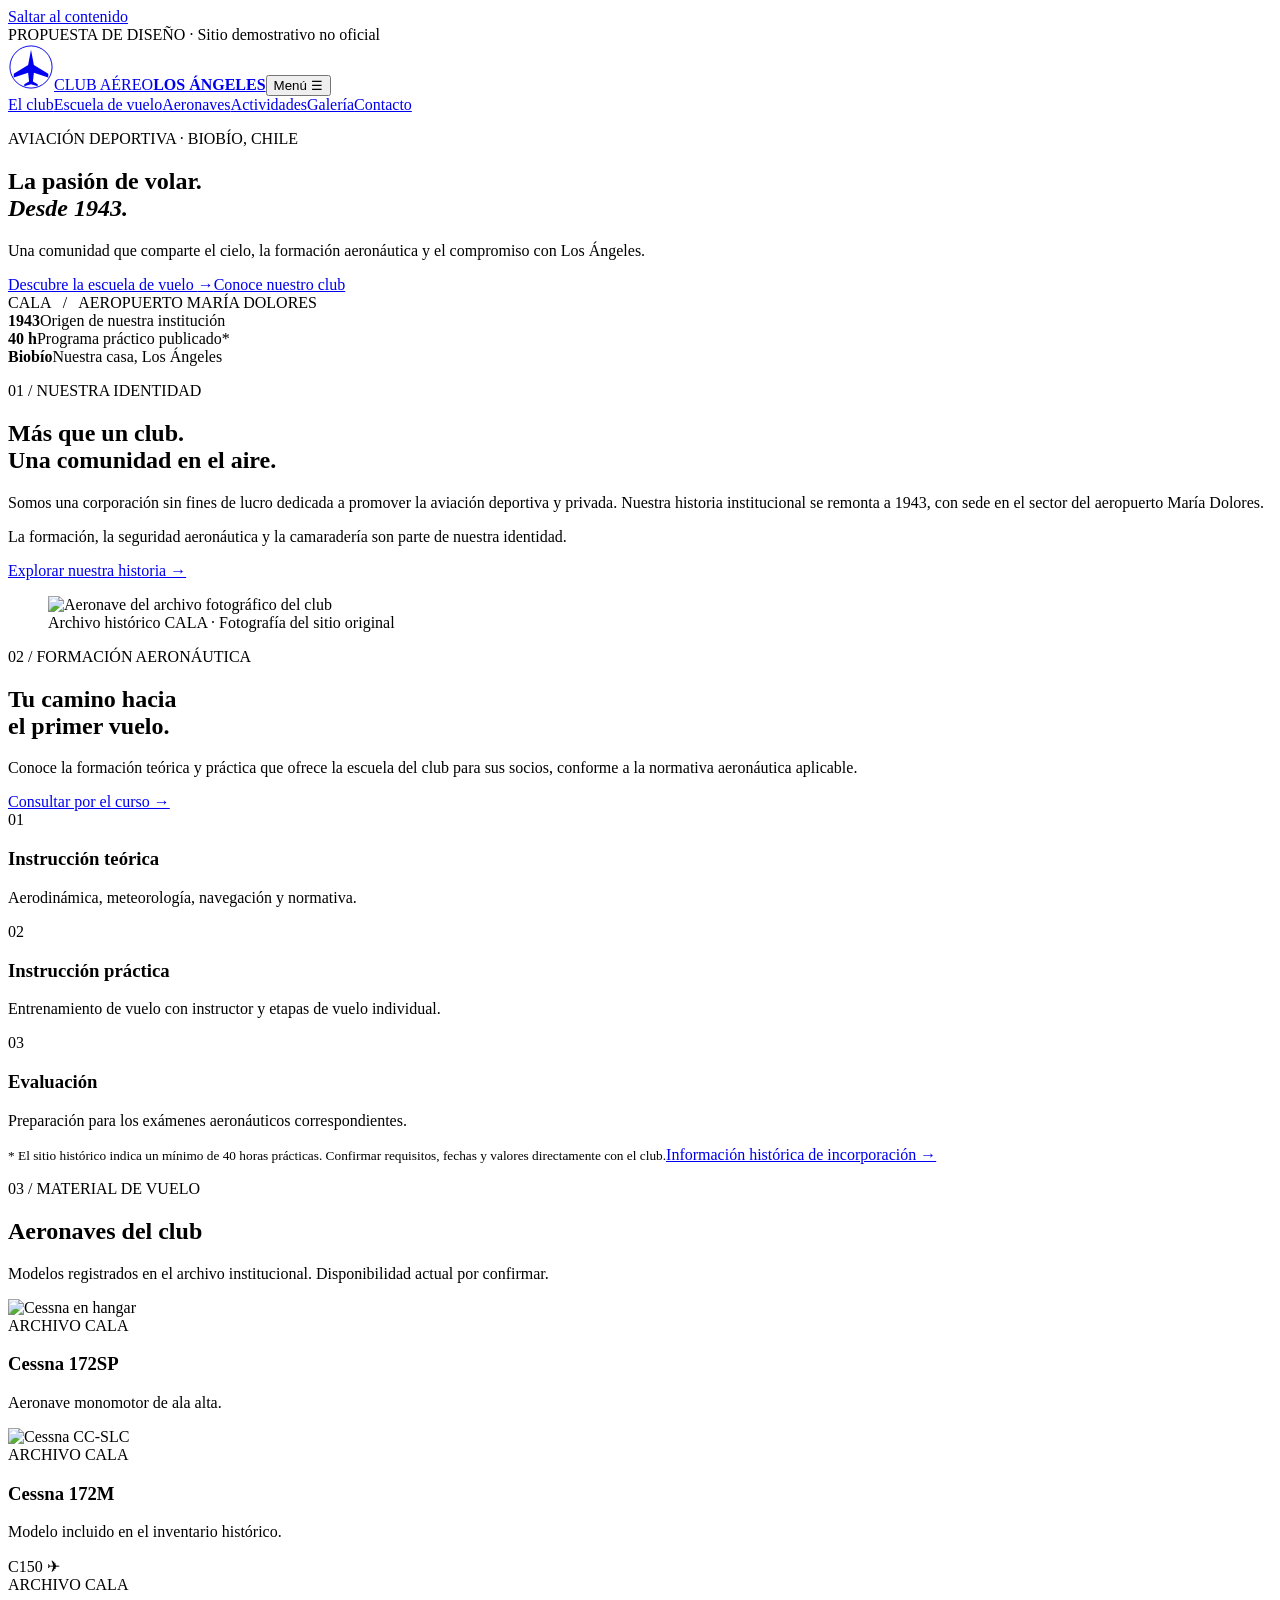
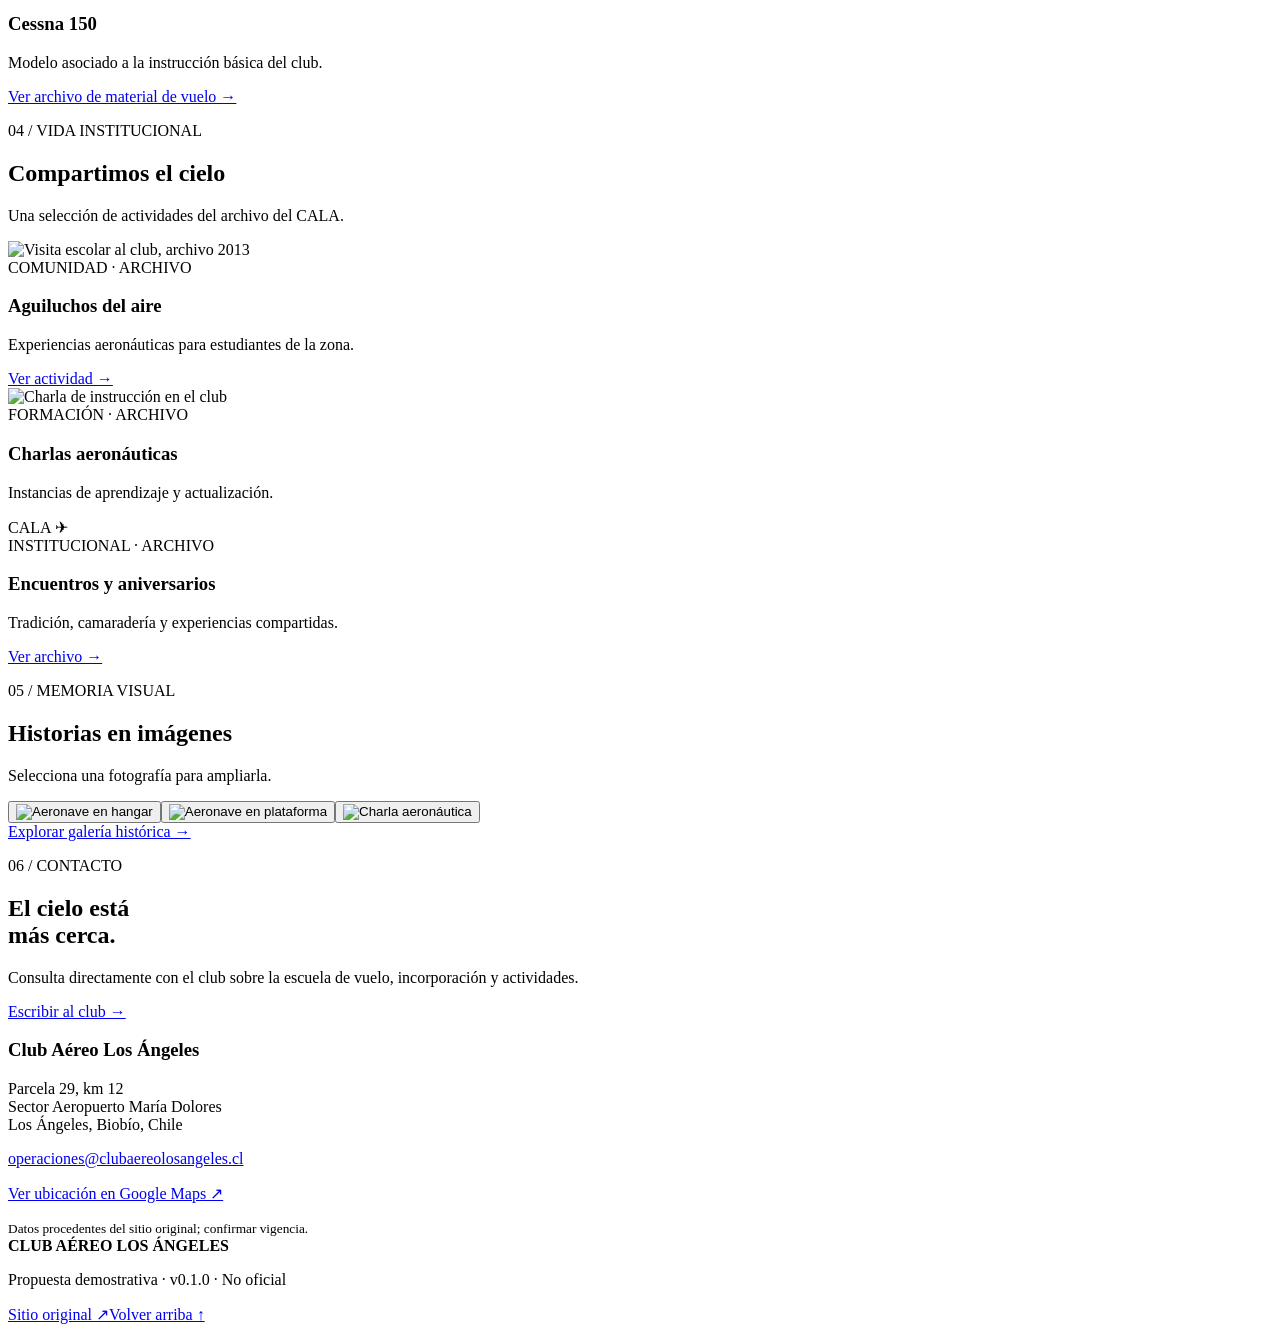
==== index.html @ 6adb07db "feat: primera propuesta web CALA v0.1.0" ====
<!doctype html>
<html lang="es"><head><meta charset="utf-8"><meta name="viewport" content="width=device-width,initial-scale=1"><meta name="robots" content="noindex,nofollow"><meta name="description" content="Propuesta de renovación del Club Aéreo Los Ángeles"><title>Club Aéreo Los Ángeles | CALA</title><link rel="stylesheet" href="assets/css/style.css"><script src="assets/js/main.js" defer></script></head>
<body><a class="skip" href="#inicio">Saltar al contenido</a><div class="preview">PROPUESTA DE DISEÑO · Sitio demostrativo no oficial</div>
<header><div class="wrap nav"><a class="brand" href="#inicio"><svg viewBox="0 0 48 48" width="46" height="46" aria-hidden="true"><circle cx="24" cy="24" r="22" fill="none" stroke="currentColor"/><path d="M24 6l3 16 15 9v4l-15-5-1 9 5 3v2l-7-2-7 2v-2l5-3-1-9-15 5v-4l15-9z" fill="currentColor"/></svg><span>CLUB AÉREO<strong>LOS ÁNGELES</strong></span></a><button class="menu" aria-expanded="false" aria-controls="navigation">Menú ☰</button><nav id="navigation" aria-label="Principal"><a href="#club">El club</a><a href="#escuela">Escuela de vuelo</a><a href="#flota">Aeronaves</a><a href="#actividades">Actividades</a><a href="#galeria">Galería</a><a class="nav-contact" href="#contacto">Contacto</a></nav></div></header>
<main id="inicio"><section class="hero"><div class="wrap hero-inner"><p class="eyebrow">AVIACIÓN DEPORTIVA · BIOBÍO, CHILE</p><h1>La pasión de volar.<br><em>Desde 1943.</em></h1><p class="lead">Una comunidad que comparte el cielo, la formación aeronáutica y el compromiso con Los Ángeles.</p><div class="actions"><a class="btn primary" href="#escuela">Descubre la escuela de vuelo <span>→</span></a><a class="btn outline" href="#club">Conoce nuestro club</a></div><div class="hero-foot">CALA &nbsp; / &nbsp; AEROPUERTO MARÍA DOLORES</div></div></section>
<div class="facts wrap"><div><strong>1943</strong><span>Origen de nuestra institución</span></div><div><strong>40 h</strong><span>Programa práctico publicado*</span></div><div><strong>Biobío</strong><span>Nuestra casa, Los Ángeles</span></div></div>
<section id="club" class="section wrap split"><div><p class="eyebrow">01 / NUESTRA IDENTIDAD</p><h2>Más que un club.<br>Una comunidad en el aire.</h2><p>Somos una corporación sin fines de lucro dedicada a promover la aviación deportiva y privada. Nuestra historia institucional se remonta a 1943, con sede en el sector del aeropuerto María Dolores.</p><p>La formación, la seguridad aeronáutica y la camaradería son parte de nuestra identidad.</p><a class="textlink" href="https://www.clubaereolosangeles.cl/nuestra_historia.html">Explorar nuestra historia →</a></div><figure><img src="https://www.clubaereolosangeles.cl/mv_CCSLC.jpg" alt="Aeronave del archivo fotográfico del club" loading="lazy"><figcaption>Archivo histórico CALA · Fotografía del sitio original</figcaption></figure></section>
<section id="escuela" class="section school"><div class="wrap split"><div><p class="eyebrow">02 / FORMACIÓN AERONÁUTICA</p><h2>Tu camino hacia<br>el primer vuelo.</h2><p>Conoce la formación teórica y práctica que ofrece la escuela del club para sus socios, conforme a la normativa aeronáutica aplicable.</p><a class="btn primary" href="#contacto">Consultar por el curso →</a></div><div class="steps"><article><span>01</span><div><h3>Instrucción teórica</h3><p>Aerodinámica, meteorología, navegación y normativa.</p></div></article><article><span>02</span><div><h3>Instrucción práctica</h3><p>Entrenamiento de vuelo con instructor y etapas de vuelo individual.</p></div></article><article><span>03</span><div><h3>Evaluación</h3><p>Preparación para los exámenes aeronáuticos correspondientes.</p></div></article><small>* El sitio histórico indica un mínimo de 40 horas prácticas. Confirmar requisitos, fechas y valores directamente con el club.</small><a class="textlink" href="https://www.clubaereolosangeles.cl/escuela_vuelo2.html">Información histórica de incorporación →</a></div></div></section>
<section id="flota" class="section wrap"><p class="eyebrow">03 / MATERIAL DE VUELO</p><div class="section-head"><h2>Aeronaves del club</h2><p>Modelos registrados en el archivo institucional. Disponibilidad actual por confirmar.</p></div><div class="cards"><article><img src="https://www.clubaereolosangeles.cl/ALT.jpg" alt="Cessna en hangar" loading="lazy"><div class="card-body"><span class="tag">ARCHIVO CALA</span><h3>Cessna 172SP</h3><p>Aeronave monomotor de ala alta.</p></div></article><article><img src="https://www.clubaereolosangeles.cl/mv_CCSLC.jpg" alt="Cessna CC-SLC" loading="lazy"><div class="card-body"><span class="tag">ARCHIVO CALA</span><h3>Cessna 172M</h3><p>Modelo incluido en el inventario histórico.</p></div></article><article><div class="aircraft-placeholder" aria-hidden="true">C150 <span>✈</span></div><div class="card-body"><span class="tag">ARCHIVO CALA</span><h3>Cessna 150</h3><p>Modelo asociado a la instrucción básica del club.</p></div></article></div><a class="textlink" href="https://www.clubaereolosangeles.cl/material_vuelo.html">Ver archivo de material de vuelo →</a></section>
<section id="actividades" class="section pale"><div class="wrap"><p class="eyebrow">04 / VIDA INSTITUCIONAL</p><div class="section-head"><h2>Compartimos el cielo</h2><p>Una selección de actividades del archivo del CALA.</p></div><div class="cards"><article><img src="https://www.clubaereolosangeles.cl/colegio.JPG" alt="Visita escolar al club, archivo 2013" loading="lazy"><div class="card-body"><span class="tag">COMUNIDAD · ARCHIVO</span><h3>Aguiluchos del aire</h3><p>Experiencias aeronáuticas para estudiantes de la zona.</p><a class="textlink" href="https://www.clubaereolosangeles.cl/actividad22.html">Ver actividad →</a></div></article><article><img src="https://www.clubaereolosangeles.cl/picca2015M.JPG" alt="Charla de instrucción en el club" loading="lazy"><div class="card-body"><span class="tag">FORMACIÓN · ARCHIVO</span><h3>Charlas aeronáuticas</h3><p>Instancias de aprendizaje y actualización.</p></div></article><article><div class="aircraft-placeholder" aria-hidden="true">CALA <span>✈</span></div><div class="card-body"><span class="tag">INSTITUCIONAL · ARCHIVO</span><h3>Encuentros y aniversarios</h3><p>Tradición, camaradería y experiencias compartidas.</p><a class="textlink" href="https://www.clubaereolosangeles.cl/Fotos2010cala/index.html">Ver archivo →</a></div></article></div></div></section>
<section id="galeria" class="section wrap"><p class="eyebrow">05 / MEMORIA VISUAL</p><div class="section-head"><h2>Historias en imágenes</h2><p>Selecciona una fotografía para ampliarla.</p></div><div class="gallery"><button data-photo="https://www.clubaereolosangeles.cl/ALT.jpg"><img src="https://www.clubaereolosangeles.cl/ALT.jpg" alt="Aeronave en hangar" loading="lazy"></button><button data-photo="https://www.clubaereolosangeles.cl/mv_CCSLD.jpg"><img src="https://www.clubaereolosangeles.cl/mv_CCSLD.jpg" alt="Aeronave en plataforma" loading="lazy"></button><button data-photo="https://www.clubaereolosangeles.cl/picca2015M.JPG"><img src="https://www.clubaereolosangeles.cl/picca2015M.JPG" alt="Charla aeronáutica" loading="lazy"></button></div><a class="textlink" href="https://www.clubaereolosangeles.cl/Fotos2010cala/index.html">Explorar galería histórica →</a></section>
<section id="contacto" class="section contact"><div class="wrap split"><div><p class="eyebrow">06 / CONTACTO</p><h2>El cielo está<br>más cerca.</h2><p>Consulta directamente con el club sobre la escuela de vuelo, incorporación y actividades.</p><a class="btn primary" href="mailto:operaciones@clubaereolosangeles.cl">Escribir al club →</a></div><div class="contact-details"><h3>Club Aéreo Los Ángeles</h3><p>Parcela 29, km 12<br>Sector Aeropuerto María Dolores<br>Los Ángeles, Biobío, Chile</p><a href="mailto:operaciones@clubaereolosangeles.cl">operaciones@clubaereolosangeles.cl</a><p><a href="https://www.google.com/maps/search/?api=1&query=Aeropuerto+Maria+Dolores+Los+Angeles+Chile">Ver ubicación en Google Maps ↗</a></p><small>Datos procedentes del sitio original; confirmar vigencia.</small></div></div></section></main><footer><div class="wrap footer"><div><strong>CLUB AÉREO LOS ÁNGELES</strong><p>Propuesta demostrativa · v0.1.0 · No oficial</p></div><a href="https://www.clubaereolosangeles.cl/">Sitio original ↗</a><a href="#inicio">Volver arriba ↑</a></div></footer><dialog id="photo-dialog" aria-label="Fotografía ampliada"><button class="close" aria-label="Cerrar fotografía">×</button><img alt=""></dialog></body></html>
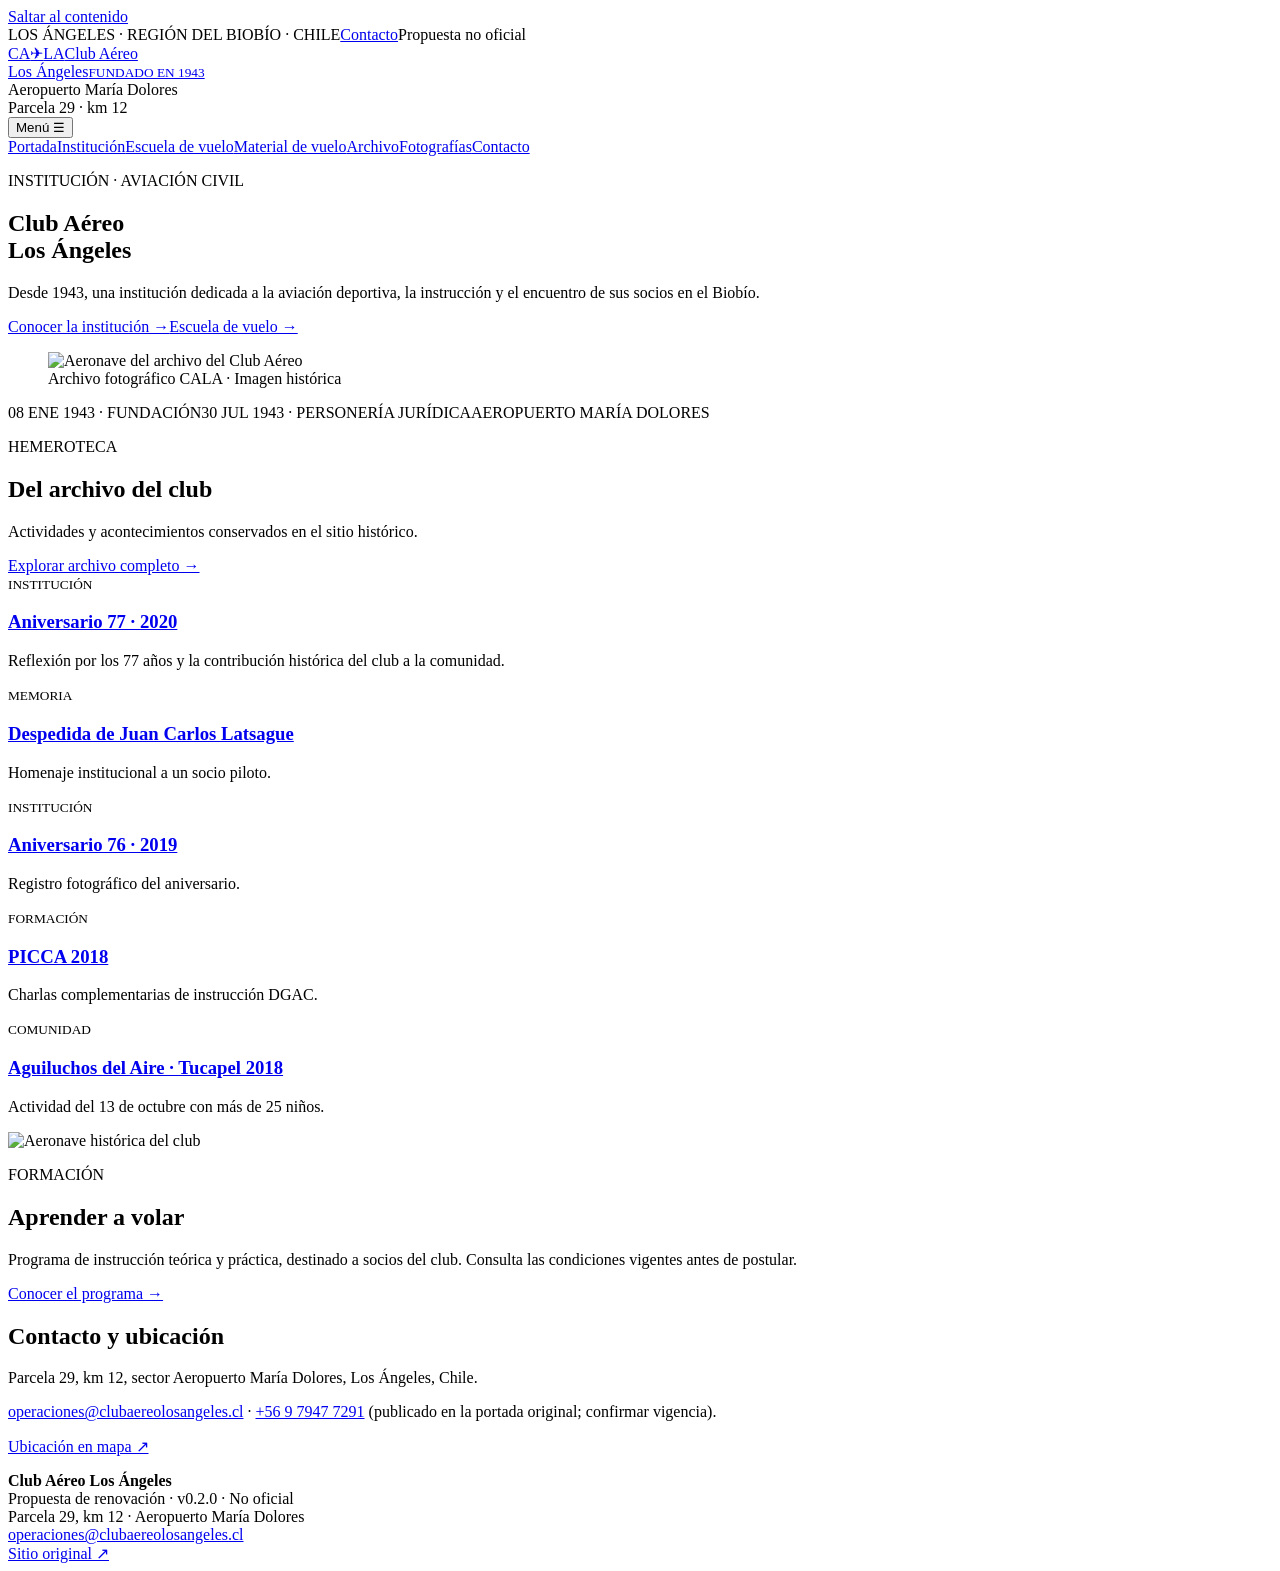
==== commit 026397e4: "feat: v0.2.0 dirección editorial y archivo institucional" ====
--- a/index.html
+++ b/index.html
@@ -1,12 +1 @@
-<!doctype html>
-<html lang="es"><head><meta charset="utf-8"><meta name="viewport" content="width=device-width,initial-scale=1"><meta name="robots" content="noindex,nofollow"><meta name="description" content="Propuesta de renovación del Club Aéreo Los Ángeles"><title>Club Aéreo Los Ángeles | CALA</title><link rel="stylesheet" href="assets/css/style.css"><script src="assets/js/main.js" defer></script></head>
-<body><a class="skip" href="#inicio">Saltar al contenido</a><div class="preview">PROPUESTA DE DISEÑO · Sitio demostrativo no oficial</div>
-<header><div class="wrap nav"><a class="brand" href="#inicio"><svg viewBox="0 0 48 48" width="46" height="46" aria-hidden="true"><circle cx="24" cy="24" r="22" fill="none" stroke="currentColor"/><path d="M24 6l3 16 15 9v4l-15-5-1 9 5 3v2l-7-2-7 2v-2l5-3-1-9-15 5v-4l15-9z" fill="currentColor"/></svg><span>CLUB AÉREO<strong>LOS ÁNGELES</strong></span></a><button class="menu" aria-expanded="false" aria-controls="navigation">Menú ☰</button><nav id="navigation" aria-label="Principal"><a href="#club">El club</a><a href="#escuela">Escuela de vuelo</a><a href="#flota">Aeronaves</a><a href="#actividades">Actividades</a><a href="#galeria">Galería</a><a class="nav-contact" href="#contacto">Contacto</a></nav></div></header>
-<main id="inicio"><section class="hero"><div class="wrap hero-inner"><p class="eyebrow">AVIACIÓN DEPORTIVA · BIOBÍO, CHILE</p><h1>La pasión de volar.<br><em>Desde 1943.</em></h1><p class="lead">Una comunidad que comparte el cielo, la formación aeronáutica y el compromiso con Los Ángeles.</p><div class="actions"><a class="btn primary" href="#escuela">Descubre la escuela de vuelo <span>→</span></a><a class="btn outline" href="#club">Conoce nuestro club</a></div><div class="hero-foot">CALA &nbsp; / &nbsp; AEROPUERTO MARÍA DOLORES</div></div></section>
-<div class="facts wrap"><div><strong>1943</strong><span>Origen de nuestra institución</span></div><div><strong>40 h</strong><span>Programa práctico publicado*</span></div><div><strong>Biobío</strong><span>Nuestra casa, Los Ángeles</span></div></div>
-<section id="club" class="section wrap split"><div><p class="eyebrow">01 / NUESTRA IDENTIDAD</p><h2>Más que un club.<br>Una comunidad en el aire.</h2><p>Somos una corporación sin fines de lucro dedicada a promover la aviación deportiva y privada. Nuestra historia institucional se remonta a 1943, con sede en el sector del aeropuerto María Dolores.</p><p>La formación, la seguridad aeronáutica y la camaradería son parte de nuestra identidad.</p><a class="textlink" href="https://www.clubaereolosangeles.cl/nuestra_historia.html">Explorar nuestra historia →</a></div><figure><img src="https://www.clubaereolosangeles.cl/mv_CCSLC.jpg" alt="Aeronave del archivo fotográfico del club" loading="lazy"><figcaption>Archivo histórico CALA · Fotografía del sitio original</figcaption></figure></section>
-<section id="escuela" class="section school"><div class="wrap split"><div><p class="eyebrow">02 / FORMACIÓN AERONÁUTICA</p><h2>Tu camino hacia<br>el primer vuelo.</h2><p>Conoce la formación teórica y práctica que ofrece la escuela del club para sus socios, conforme a la normativa aeronáutica aplicable.</p><a class="btn primary" href="#contacto">Consultar por el curso →</a></div><div class="steps"><article><span>01</span><div><h3>Instrucción teórica</h3><p>Aerodinámica, meteorología, navegación y normativa.</p></div></article><article><span>02</span><div><h3>Instrucción práctica</h3><p>Entrenamiento de vuelo con instructor y etapas de vuelo individual.</p></div></article><article><span>03</span><div><h3>Evaluación</h3><p>Preparación para los exámenes aeronáuticos correspondientes.</p></div></article><small>* El sitio histórico indica un mínimo de 40 horas prácticas. Confirmar requisitos, fechas y valores directamente con el club.</small><a class="textlink" href="https://www.clubaereolosangeles.cl/escuela_vuelo2.html">Información histórica de incorporación →</a></div></div></section>
-<section id="flota" class="section wrap"><p class="eyebrow">03 / MATERIAL DE VUELO</p><div class="section-head"><h2>Aeronaves del club</h2><p>Modelos registrados en el archivo institucional. Disponibilidad actual por confirmar.</p></div><div class="cards"><article><img src="https://www.clubaereolosangeles.cl/ALT.jpg" alt="Cessna en hangar" loading="lazy"><div class="card-body"><span class="tag">ARCHIVO CALA</span><h3>Cessna 172SP</h3><p>Aeronave monomotor de ala alta.</p></div></article><article><img src="https://www.clubaereolosangeles.cl/mv_CCSLC.jpg" alt="Cessna CC-SLC" loading="lazy"><div class="card-body"><span class="tag">ARCHIVO CALA</span><h3>Cessna 172M</h3><p>Modelo incluido en el inventario histórico.</p></div></article><article><div class="aircraft-placeholder" aria-hidden="true">C150 <span>✈</span></div><div class="card-body"><span class="tag">ARCHIVO CALA</span><h3>Cessna 150</h3><p>Modelo asociado a la instrucción básica del club.</p></div></article></div><a class="textlink" href="https://www.clubaereolosangeles.cl/material_vuelo.html">Ver archivo de material de vuelo →</a></section>
-<section id="actividades" class="section pale"><div class="wrap"><p class="eyebrow">04 / VIDA INSTITUCIONAL</p><div class="section-head"><h2>Compartimos el cielo</h2><p>Una selección de actividades del archivo del CALA.</p></div><div class="cards"><article><img src="https://www.clubaereolosangeles.cl/colegio.JPG" alt="Visita escolar al club, archivo 2013" loading="lazy"><div class="card-body"><span class="tag">COMUNIDAD · ARCHIVO</span><h3>Aguiluchos del aire</h3><p>Experiencias aeronáuticas para estudiantes de la zona.</p><a class="textlink" href="https://www.clubaereolosangeles.cl/actividad22.html">Ver actividad →</a></div></article><article><img src="https://www.clubaereolosangeles.cl/picca2015M.JPG" alt="Charla de instrucción en el club" loading="lazy"><div class="card-body"><span class="tag">FORMACIÓN · ARCHIVO</span><h3>Charlas aeronáuticas</h3><p>Instancias de aprendizaje y actualización.</p></div></article><article><div class="aircraft-placeholder" aria-hidden="true">CALA <span>✈</span></div><div class="card-body"><span class="tag">INSTITUCIONAL · ARCHIVO</span><h3>Encuentros y aniversarios</h3><p>Tradición, camaradería y experiencias compartidas.</p><a class="textlink" href="https://www.clubaereolosangeles.cl/Fotos2010cala/index.html">Ver archivo →</a></div></article></div></div></section>
-<section id="galeria" class="section wrap"><p class="eyebrow">05 / MEMORIA VISUAL</p><div class="section-head"><h2>Historias en imágenes</h2><p>Selecciona una fotografía para ampliarla.</p></div><div class="gallery"><button data-photo="https://www.clubaereolosangeles.cl/ALT.jpg"><img src="https://www.clubaereolosangeles.cl/ALT.jpg" alt="Aeronave en hangar" loading="lazy"></button><button data-photo="https://www.clubaereolosangeles.cl/mv_CCSLD.jpg"><img src="https://www.clubaereolosangeles.cl/mv_CCSLD.jpg" alt="Aeronave en plataforma" loading="lazy"></button><button data-photo="https://www.clubaereolosangeles.cl/picca2015M.JPG"><img src="https://www.clubaereolosangeles.cl/picca2015M.JPG" alt="Charla aeronáutica" loading="lazy"></button></div><a class="textlink" href="https://www.clubaereolosangeles.cl/Fotos2010cala/index.html">Explorar galería histórica →</a></section>
-<section id="contacto" class="section contact"><div class="wrap split"><div><p class="eyebrow">06 / CONTACTO</p><h2>El cielo está<br>más cerca.</h2><p>Consulta directamente con el club sobre la escuela de vuelo, incorporación y actividades.</p><a class="btn primary" href="mailto:operaciones@clubaereolosangeles.cl">Escribir al club →</a></div><div class="contact-details"><h3>Club Aéreo Los Ángeles</h3><p>Parcela 29, km 12<br>Sector Aeropuerto María Dolores<br>Los Ángeles, Biobío, Chile</p><a href="mailto:operaciones@clubaereolosangeles.cl">operaciones@clubaereolosangeles.cl</a><p><a href="https://www.google.com/maps/search/?api=1&query=Aeropuerto+Maria+Dolores+Los+Angeles+Chile">Ver ubicación en Google Maps ↗</a></p><small>Datos procedentes del sitio original; confirmar vigencia.</small></div></div></section></main><footer><div class="wrap footer"><div><strong>CLUB AÉREO LOS ÁNGELES</strong><p>Propuesta demostrativa · v0.1.0 · No oficial</p></div><a href="https://www.clubaereolosangeles.cl/">Sitio original ↗</a><a href="#inicio">Volver arriba ↑</a></div></footer><dialog id="photo-dialog" aria-label="Fotografía ampliada"><button class="close" aria-label="Cerrar fotografía">×</button><img alt=""></dialog></body></html>+<!doctype html><html lang="es"><head><meta charset="utf-8"><meta name="viewport" content="width=device-width,initial-scale=1"><meta name="robots" content="noindex,nofollow"><title>Portada | Club Aéreo Los Ángeles</title><link rel="stylesheet" href="assets/css/editorial.css"><script src="assets/js/editorial.js" defer></script></head><body><a class="skip" href="#contenido">Saltar al contenido</a><div class="utility"><div class="shell"><span>LOS ÁNGELES · REGIÓN DEL BIOBÍO · CHILE</span><a href="mailto:operaciones@clubaereolosangeles.cl">Contacto</a><span>Propuesta no oficial</span></div></div><header class="shell masthead"><a href="index.html" class="wordmark"><span class="mark">CA<span>✈</span>LA</span><span>Club Aéreo<br>Los Ángeles<small>FUNDADO EN 1943</small></span></a><div class="mast-note">Aeropuerto María Dolores<br>Parcela 29 · km 12</div><button class="toggle" aria-expanded="false" aria-controls="nav">Menú ☰</button></header><nav class="nav" id="nav"><div class="shell"><a href="index.html" aria-current="page">Portada</a><a href="club.html">Institución</a><a href="escuela.html">Escuela de vuelo</a><a href="flota.html">Material de vuelo</a><a href="archivo.html">Archivo</a><a href="galeria.html">Fotografías</a><a href="index.html#contacto">Contacto</a></div></nav><main class="shell" id="contenido"><section class="front"><div class="front-copy"><p class="kicker">INSTITUCIÓN · AVIACIÓN CIVIL</p><h1>Club Aéreo<br>Los Ángeles</h1><p class="dek">Desde 1943, una institución dedicada a la aviación deportiva, la instrucción y el encuentro de sus socios en el Biobío.</p><a class="primary" href="club.html">Conocer la institución →</a><a class="plain" href="escuela.html">Escuela de vuelo →</a></div><figure><img src="https://www.clubaereolosangeles.cl/ALT.jpg" alt="Aeronave del archivo del Club Aéreo" fetchpriority="high"><figcaption>Archivo fotográfico CALA · Imagen histórica</figcaption></figure></section><div class="ticker"><span>08 ENE 1943 · FUNDACIÓN</span><span>30 JUL 1943 · PERSONERÍA JURÍDICA</span><span>AEROPUERTO MARÍA DOLORES</span></div><section class="front-news"><div><p class="kicker">HEMEROTECA</p><h2>Del archivo del club</h2><p>Actividades y acontecimientos conservados en el sitio histórico.</p><a class="plain" href="archivo.html">Explorar archivo completo →</a></div><div><article class="newsline"><small>INSTITUCIÓN</small><h3><a href="archivo.html#0">Aniversario 77 · 2020</a></h3><p>Reflexión por los 77 años y la contribución histórica del club a la comunidad.</p></article><article class="newsline"><small>MEMORIA</small><h3><a href="archivo.html#1">Despedida de Juan Carlos Latsague</a></h3><p>Homenaje institucional a un socio piloto.</p></article><article class="newsline"><small>INSTITUCIÓN</small><h3><a href="archivo.html#2">Aniversario 76 · 2019</a></h3><p>Registro fotográfico del aniversario.</p></article><article class="newsline"><small>FORMACIÓN</small><h3><a href="archivo.html#3">PICCA 2018</a></h3><p>Charlas complementarias de instrucción DGAC.</p></article><article class="newsline"><small>COMUNIDAD</small><h3><a href="archivo.html#4">Aguiluchos del Aire · Tucapel 2018</a></h3><p>Actividad del 13 de octubre con más de 25 niños.</p></article></div></section><section class="feature"><img src="https://www.clubaereolosangeles.cl/mv_CCSLC.jpg" alt="Aeronave histórica del club" loading="lazy"><div><p class="kicker">FORMACIÓN</p><h2>Aprender a volar</h2><p>Programa de instrucción teórica y práctica, destinado a socios del club. Consulta las condiciones vigentes antes de postular.</p><a class="plain" href="escuela.html">Conocer el programa →</a></div></section><section class="story" id="contacto"><h2>Contacto y ubicación</h2><p>Parcela 29, km 12, sector Aeropuerto María Dolores, Los Ángeles, Chile.</p><p><a href="mailto:operaciones@clubaereolosangeles.cl">operaciones@clubaereolosangeles.cl</a> · <a href="tel:+56979477291">+56 9 7947 7291</a> (publicado en la portada original; confirmar vigencia).</p><p><a href="https://www.google.com/maps/search/?api=1&query=Aeropuerto+Maria+Dolores+Los+Angeles+Chile">Ubicación en mapa ↗</a></p></section></main><footer><div class="shell footer"><div><strong>Club Aéreo Los Ángeles</strong><br>Propuesta de renovación · v0.2.0 · No oficial</div><div>Parcela 29, km 12 · Aeropuerto María Dolores<br><a href="mailto:operaciones@clubaereolosangeles.cl">operaciones@clubaereolosangeles.cl</a></div><a href="https://www.clubaereolosangeles.cl/">Sitio original ↗</a></div></footer></body></html>
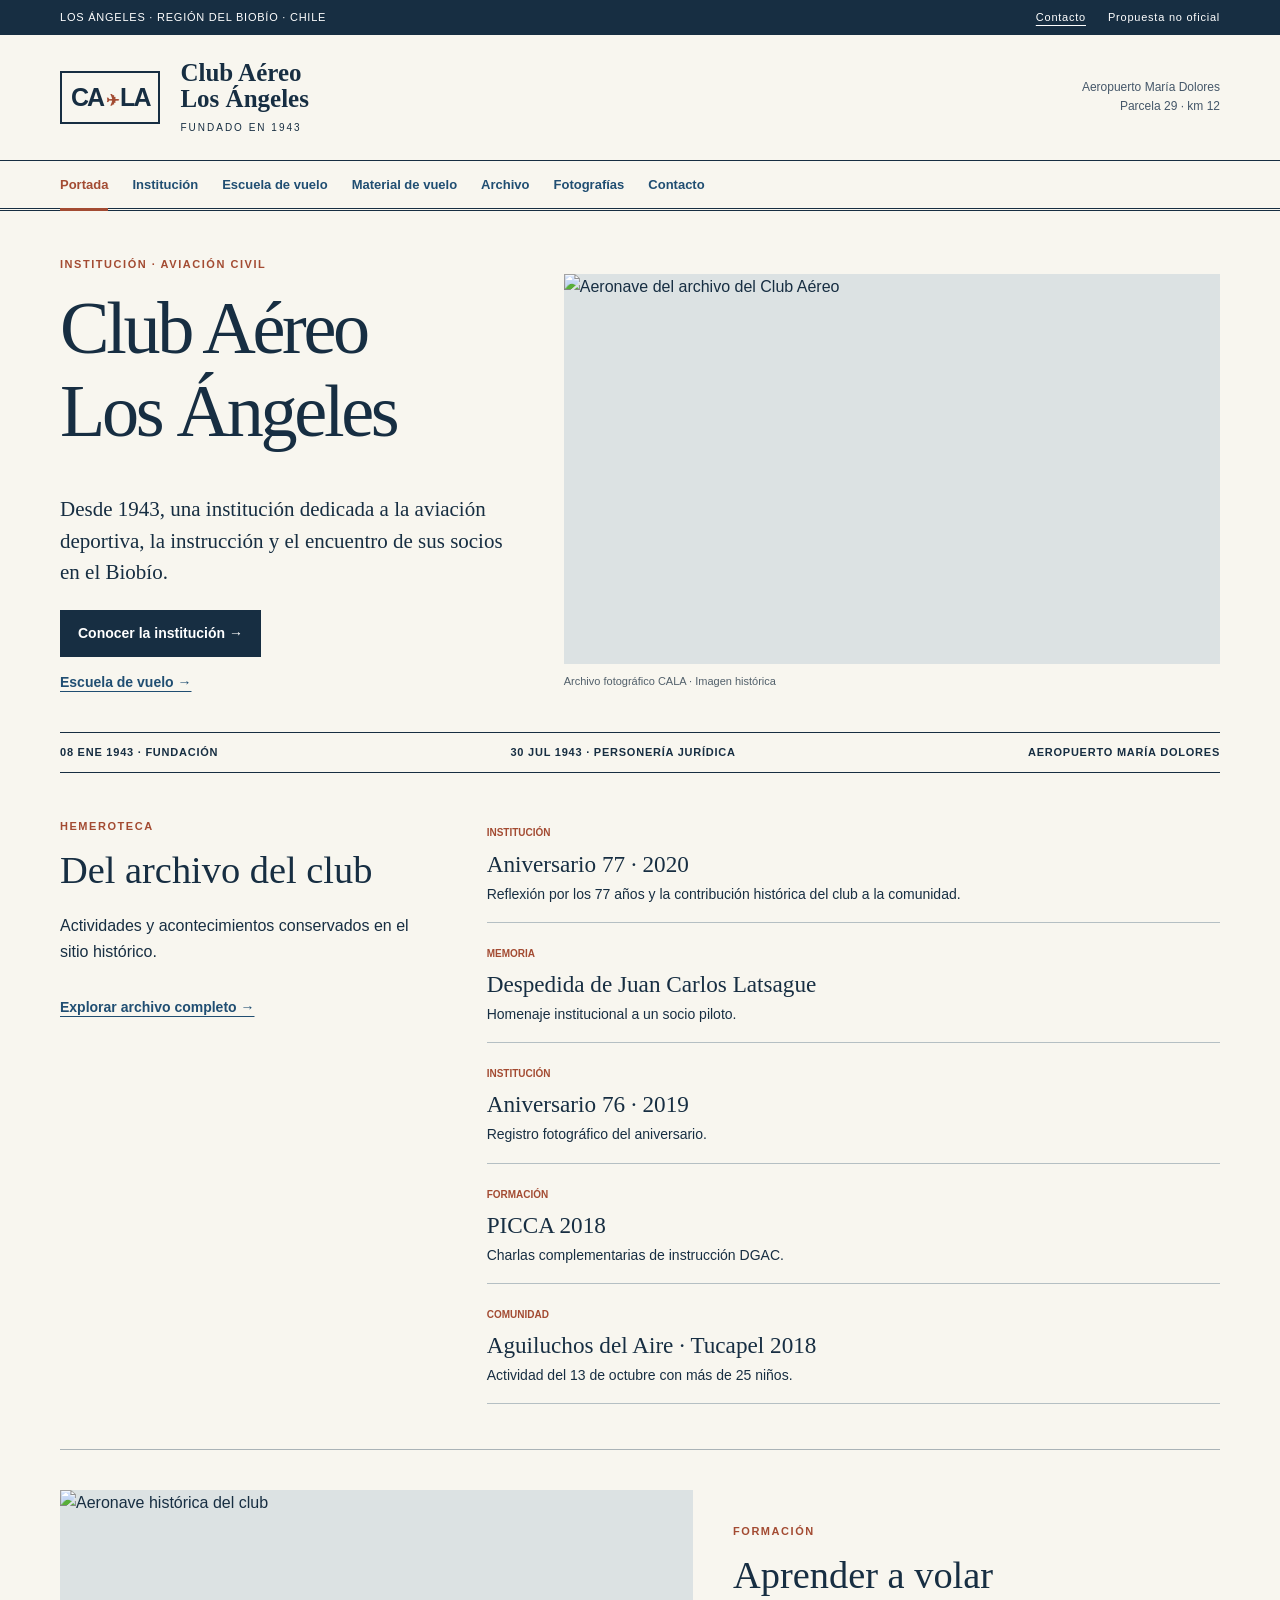
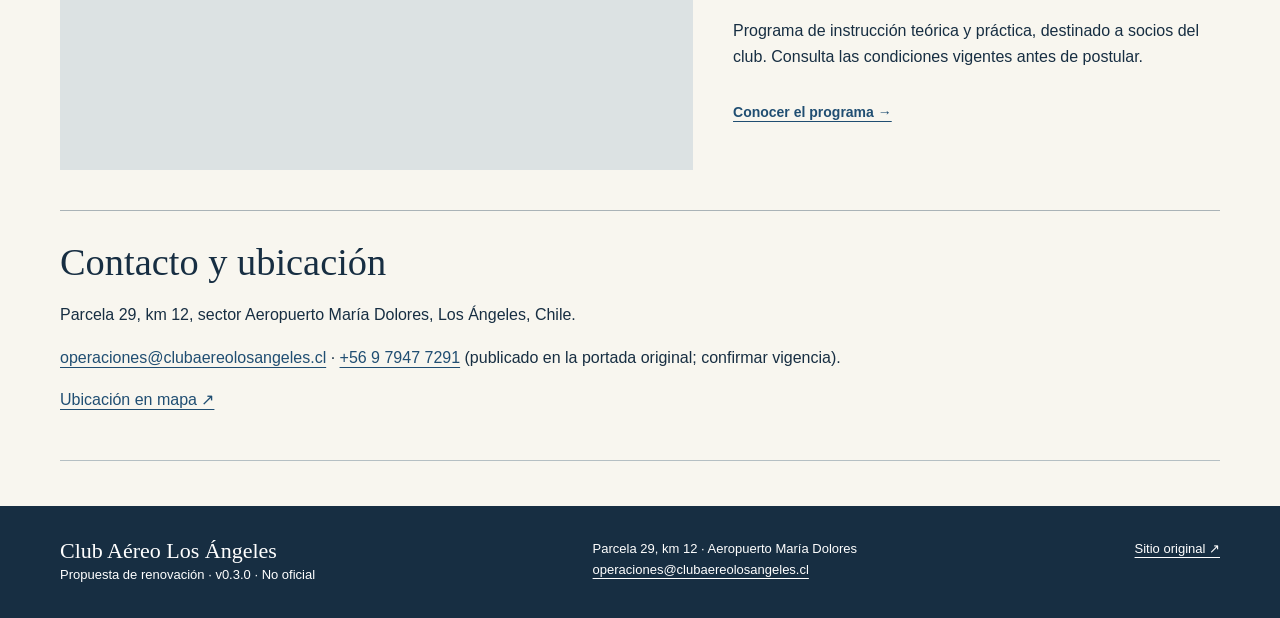
==== commit 26a7e8da: "feat: v0.3.0 ampliar documentación histórica y galería" ====
--- a/index.html
+++ b/index.html
@@ -1 +1 @@
-<!doctype html><html lang="es"><head><meta charset="utf-8"><meta name="viewport" content="width=device-width,initial-scale=1"><meta name="robots" content="noindex,nofollow"><title>Portada | Club Aéreo Los Ángeles</title><link rel="stylesheet" href="assets/css/editorial.css"><script src="assets/js/editorial.js" defer></script></head><body><a class="skip" href="#contenido">Saltar al contenido</a><div class="utility"><div class="shell"><span>LOS ÁNGELES · REGIÓN DEL BIOBÍO · CHILE</span><a href="mailto:operaciones@clubaereolosangeles.cl">Contacto</a><span>Propuesta no oficial</span></div></div><header class="shell masthead"><a href="index.html" class="wordmark"><span class="mark">CA<span>✈</span>LA</span><span>Club Aéreo<br>Los Ángeles<small>FUNDADO EN 1943</small></span></a><div class="mast-note">Aeropuerto María Dolores<br>Parcela 29 · km 12</div><button class="toggle" aria-expanded="false" aria-controls="nav">Menú ☰</button></header><nav class="nav" id="nav"><div class="shell"><a href="index.html" aria-current="page">Portada</a><a href="club.html">Institución</a><a href="escuela.html">Escuela de vuelo</a><a href="flota.html">Material de vuelo</a><a href="archivo.html">Archivo</a><a href="galeria.html">Fotografías</a><a href="index.html#contacto">Contacto</a></div></nav><main class="shell" id="contenido"><section class="front"><div class="front-copy"><p class="kicker">INSTITUCIÓN · AVIACIÓN CIVIL</p><h1>Club Aéreo<br>Los Ángeles</h1><p class="dek">Desde 1943, una institución dedicada a la aviación deportiva, la instrucción y el encuentro de sus socios en el Biobío.</p><a class="primary" href="club.html">Conocer la institución →</a><a class="plain" href="escuela.html">Escuela de vuelo →</a></div><figure><img src="https://www.clubaereolosangeles.cl/ALT.jpg" alt="Aeronave del archivo del Club Aéreo" fetchpriority="high"><figcaption>Archivo fotográfico CALA · Imagen histórica</figcaption></figure></section><div class="ticker"><span>08 ENE 1943 · FUNDACIÓN</span><span>30 JUL 1943 · PERSONERÍA JURÍDICA</span><span>AEROPUERTO MARÍA DOLORES</span></div><section class="front-news"><div><p class="kicker">HEMEROTECA</p><h2>Del archivo del club</h2><p>Actividades y acontecimientos conservados en el sitio histórico.</p><a class="plain" href="archivo.html">Explorar archivo completo →</a></div><div><article class="newsline"><small>INSTITUCIÓN</small><h3><a href="archivo.html#0">Aniversario 77 · 2020</a></h3><p>Reflexión por los 77 años y la contribución histórica del club a la comunidad.</p></article><article class="newsline"><small>MEMORIA</small><h3><a href="archivo.html#1">Despedida de Juan Carlos Latsague</a></h3><p>Homenaje institucional a un socio piloto.</p></article><article class="newsline"><small>INSTITUCIÓN</small><h3><a href="archivo.html#2">Aniversario 76 · 2019</a></h3><p>Registro fotográfico del aniversario.</p></article><article class="newsline"><small>FORMACIÓN</small><h3><a href="archivo.html#3">PICCA 2018</a></h3><p>Charlas complementarias de instrucción DGAC.</p></article><article class="newsline"><small>COMUNIDAD</small><h3><a href="archivo.html#4">Aguiluchos del Aire · Tucapel 2018</a></h3><p>Actividad del 13 de octubre con más de 25 niños.</p></article></div></section><section class="feature"><img src="https://www.clubaereolosangeles.cl/mv_CCSLC.jpg" alt="Aeronave histórica del club" loading="lazy"><div><p class="kicker">FORMACIÓN</p><h2>Aprender a volar</h2><p>Programa de instrucción teórica y práctica, destinado a socios del club. Consulta las condiciones vigentes antes de postular.</p><a class="plain" href="escuela.html">Conocer el programa →</a></div></section><section class="story" id="contacto"><h2>Contacto y ubicación</h2><p>Parcela 29, km 12, sector Aeropuerto María Dolores, Los Ángeles, Chile.</p><p><a href="mailto:operaciones@clubaereolosangeles.cl">operaciones@clubaereolosangeles.cl</a> · <a href="tel:+56979477291">+56 9 7947 7291</a> (publicado en la portada original; confirmar vigencia).</p><p><a href="https://www.google.com/maps/search/?api=1&query=Aeropuerto+Maria+Dolores+Los+Angeles+Chile">Ubicación en mapa ↗</a></p></section></main><footer><div class="shell footer"><div><strong>Club Aéreo Los Ángeles</strong><br>Propuesta de renovación · v0.2.0 · No oficial</div><div>Parcela 29, km 12 · Aeropuerto María Dolores<br><a href="mailto:operaciones@clubaereolosangeles.cl">operaciones@clubaereolosangeles.cl</a></div><a href="https://www.clubaereolosangeles.cl/">Sitio original ↗</a></div></footer></body></html>+<!doctype html><html lang="es"><head><meta charset="utf-8"><meta name="viewport" content="width=device-width,initial-scale=1"><meta name="robots" content="noindex,nofollow"><title>Portada | Club Aéreo Los Ángeles</title><link rel="stylesheet" href="assets/css/editorial.css"><script src="assets/js/editorial.js" defer></script></head><body><a class="skip" href="#contenido">Saltar al contenido</a><div class="utility"><div class="shell"><span>LOS ÁNGELES · REGIÓN DEL BIOBÍO · CHILE</span><a href="mailto:operaciones@clubaereolosangeles.cl">Contacto</a><span>Propuesta no oficial</span></div></div><header class="shell masthead"><a href="index.html" class="wordmark"><span class="mark">CA<span>✈</span>LA</span><span>Club Aéreo<br>Los Ángeles<small>FUNDADO EN 1943</small></span></a><div class="mast-note">Aeropuerto María Dolores<br>Parcela 29 · km 12</div><button class="toggle" aria-expanded="false" aria-controls="nav">Menú ☰</button></header><nav class="nav" id="nav"><div class="shell"><a href="index.html" aria-current="page">Portada</a><a href="club.html">Institución</a><a href="escuela.html">Escuela de vuelo</a><a href="flota.html">Material de vuelo</a><a href="archivo.html">Archivo</a><a href="galeria.html">Fotografías</a><a href="index.html#contacto">Contacto</a></div></nav><main class="shell" id="contenido"><section class="front"><div class="front-copy"><p class="kicker">INSTITUCIÓN · AVIACIÓN CIVIL</p><h1>Club Aéreo<br>Los Ángeles</h1><p class="dek">Desde 1943, una institución dedicada a la aviación deportiva, la instrucción y el encuentro de sus socios en el Biobío.</p><a class="primary" href="club.html">Conocer la institución →</a><a class="plain" href="escuela.html">Escuela de vuelo →</a></div><figure><img src="https://www.clubaereolosangeles.cl/ALT.jpg" alt="Aeronave del archivo del Club Aéreo" fetchpriority="high"><figcaption>Archivo fotográfico CALA · Imagen histórica</figcaption></figure></section><div class="ticker"><span>08 ENE 1943 · FUNDACIÓN</span><span>30 JUL 1943 · PERSONERÍA JURÍDICA</span><span>AEROPUERTO MARÍA DOLORES</span></div><section class="front-news"><div><p class="kicker">HEMEROTECA</p><h2>Del archivo del club</h2><p>Actividades y acontecimientos conservados en el sitio histórico.</p><a class="plain" href="archivo.html">Explorar archivo completo →</a></div><div><article class="newsline"><small>INSTITUCIÓN</small><h3><a href="archivo.html#0">Aniversario 77 · 2020</a></h3><p>Reflexión por los 77 años y la contribución histórica del club a la comunidad.</p></article><article class="newsline"><small>MEMORIA</small><h3><a href="archivo.html#1">Despedida de Juan Carlos Latsague</a></h3><p>Homenaje institucional a un socio piloto.</p></article><article class="newsline"><small>INSTITUCIÓN</small><h3><a href="archivo.html#2">Aniversario 76 · 2019</a></h3><p>Registro fotográfico del aniversario.</p></article><article class="newsline"><small>FORMACIÓN</small><h3><a href="archivo.html#3">PICCA 2018</a></h3><p>Charlas complementarias de instrucción DGAC.</p></article><article class="newsline"><small>COMUNIDAD</small><h3><a href="archivo.html#4">Aguiluchos del Aire · Tucapel 2018</a></h3><p>Actividad del 13 de octubre con más de 25 niños.</p></article></div></section><section class="feature"><img src="https://www.clubaereolosangeles.cl/mv_CCSLC.jpg" alt="Aeronave histórica del club" loading="lazy"><div><p class="kicker">FORMACIÓN</p><h2>Aprender a volar</h2><p>Programa de instrucción teórica y práctica, destinado a socios del club. Consulta las condiciones vigentes antes de postular.</p><a class="plain" href="escuela.html">Conocer el programa →</a></div></section><section class="story" id="contacto"><h2>Contacto y ubicación</h2><p>Parcela 29, km 12, sector Aeropuerto María Dolores, Los Ángeles, Chile.</p><p><a href="mailto:operaciones@clubaereolosangeles.cl">operaciones@clubaereolosangeles.cl</a> · <a href="tel:+56979477291">+56 9 7947 7291</a> (publicado en la portada original; confirmar vigencia).</p><p><a href="https://www.google.com/maps/search/?api=1&query=Aeropuerto+Maria+Dolores+Los+Angeles+Chile">Ubicación en mapa ↗</a></p></section></main><footer><div class="shell footer"><div><strong>Club Aéreo Los Ángeles</strong><br>Propuesta de renovación · v0.3.0 · No oficial</div><div>Parcela 29, km 12 · Aeropuerto María Dolores<br><a href="mailto:operaciones@clubaereolosangeles.cl">operaciones@clubaereolosangeles.cl</a></div><a href="https://www.clubaereolosangeles.cl/">Sitio original ↗</a></div></footer></body></html>
--- a/assets/css/editorial.css
+++ b/assets/css/editorial.css
@@ -0,0 +1 @@
+*{box-sizing:border-box}html{scroll-behavior:smooth}body{margin:0;background:#f8f6ef;color:#172e42;font:16px/1.65 Arial,sans-serif}a{color:#204e72;text-underline-offset:4px}a:hover{color:#a34b32}a:focus-visible,button:focus-visible,input:focus-visible,select:focus-visible{outline:3px solid #a34b32;outline-offset:4px}.shell{width:min(1160px,calc(100% - 64px));margin:auto}.utility{background:#172e42;color:#fff;font:11px/1.5 Arial;letter-spacing:.07em}.utility .shell{display:flex;gap:22px;align-items:center;padding:9px 0}.utility a{color:white;margin-left:auto}.masthead{display:flex;justify-content:space-between;align-items:center;padding:25px 0}.wordmark{display:flex;gap:20px;align-items:center;color:#172e42;text-decoration:none;font:bold 25px/1.05 Georgia,serif}.wordmark small{display:block;font:10px/1.5 Arial;letter-spacing:.2em;margin-top:8px}.mark{border:2px solid #172e42;padding:12px 9px;font:bold 25px/1 Arial;letter-spacing:-.08em}.mark span{color:#a34b32;font-size:16px;margin:0 3px}.mast-note{font:12px/1.6 Arial;text-align:right;color:#455769}.toggle{display:none}.nav{border-top:1px solid #172e42;border-bottom:3px double #172e42}.nav .shell{display:flex;gap:24px;align-items:center;flex-wrap:wrap}.nav a{font-size:13px;font-weight:bold;text-decoration:none;padding:13px 0;display:block}.nav a[aria-current]{color:#a34b32;border-bottom:3px solid #a34b32;margin-bottom:-3px}.skip{position:absolute;top:-100px;left:12px;background:#fff;padding:10px}.skip:focus{top:0}h1,h2,h3{font-family:Georgia,serif;font-weight:normal;line-height:1.12;margin:0 0 .55em}h1{font-size:clamp(2.7rem,5.8vw,5rem);letter-spacing:-.045em}h2{font-size:clamp(1.65rem,3vw,2.5rem)}h3{font-size:1.45rem}p{margin:0 0 1em}.kicker{font:bold 11px/1.5 Arial;letter-spacing:.14em;color:#a34b32;text-transform:uppercase;margin:0 0 14px}.front{display:grid;grid-template-columns:5fr 7fr;gap:35px;padding:45px 0 24px;align-items:center}.front-copy{padding-right:15px}.dek{font:21px/1.5 Georgia,serif}.primary{display:inline-block;background:#172e42;color:white;padding:12px 18px;text-decoration:none;font-size:14px;font-weight:bold}.primary:hover{background:#a34b32;color:white}.plain,.source{display:inline-block;margin:14px 0;font-weight:bold;font-size:14px}.front-copy .plain{display:block}figure{margin:0}img{display:block;max-width:100%;width:100%;object-fit:cover;background:#dce2e3}.front img{height:390px}.front figcaption,figcaption{font-size:11px;color:#52606b;padding-top:8px}.ticker{border-block:1px solid #172e42;display:flex;justify-content:space-between;gap:15px;padding:12px 0;font:bold 11px/1.4 Arial;letter-spacing:.07em}.front-news{display:grid;grid-template-columns:1fr 2fr;gap:60px;padding:45px 0;border-bottom:1px solid #aab3b7}.newsline{padding:16px 0;border-bottom:1px solid #b5bfc3}.newsline:first-child{padding-top:0}.newsline small{color:#a34b32;font-size:10px;font-weight:bold}.newsline h3{margin:6px 0}.newsline h3 a{text-decoration:none;color:#172e42}.newsline p{font-size:14px;margin:0}.feature{display:grid;grid-template-columns:1.3fr 1fr;gap:40px;align-items:center;padding:40px 0;border-bottom:1px solid #aab3b7}.feature img{height:280px}.pageintro{padding:48px 0 24px;border-bottom:3px double #172e42;margin-bottom:30px}.pageintro p:last-child{max-width:750px;font:20px/1.55 Georgia,serif}.reading{max-width:820px}.story{padding:30px 0;border-bottom:1px solid #b5bfc3}.story h2{margin-bottom:18px}.notice{border-left:3px solid #a34b32;padding:12px 18px;background:#eeeae0;font-size:14px}.directory{display:grid;grid-template-columns:1fr 1fr;margin:20px 0}.directory dt,.directory dd{border-bottom:1px solid #bac3c6;padding:8px;margin:0}.subjects{columns:2;padding-left:22px}.fleet-photo{display:grid;grid-template-columns:1fr 1fr;gap:16px;margin-bottom:32px}.fleet-photo img{height:270px}.table-scroll{overflow:auto;margin:20px 0}table{border-collapse:collapse;width:100%;min-width:620px;text-align:left}th,td{padding:12px;border-bottom:1px solid #aab3b7}thead{background:#172e42;color:white}tbody th{font-weight:bold}.filterbar{display:flex;align-items:center;gap:12px;flex-wrap:wrap;padding:16px 0}.filterbar label{font-size:13px;font-weight:bold}input,select{background:#fff;border:1px solid #52606b;padding:10px;font:inherit;color:#172e42}.archive-entry{display:grid;grid-template-columns:160px 1fr;border-top:1px solid #aab3b7;padding:24px 0;scroll-margin-top:20px}.archive-entry[hidden]{display:none}.archive-entry h2{font-size:1.8rem}.archive-entry .source{margin:0}.gallery-lead img{height:340px}.album-list{padding:0 0 0 32px}.album-list li{padding:14px 0;border-bottom:1px solid #aab3b7}.album-list a{display:flex;justify-content:space-between;gap:20px;text-decoration:none;font:20px/1.4 Georgia,serif}.album-list span{font:13px/1.6 Arial;white-space:nowrap}footer{background:#172e42;color:white;margin-top:45px;padding:32px 0;font-size:13px}.footer{display:flex;justify-content:space-between;gap:24px;flex-wrap:wrap}.footer a{color:#fff}.footer strong{font:22px Georgia,serif}@media(max-width:760px){.shell{width:calc(100% - 32px)}.utility .shell{gap:8px;flex-wrap:wrap}.utility a{margin-left:0}.mast-note{display:none}.wordmark{font-size:20px;gap:12px}.mark{font-size:20px}.toggle{display:block;background:none;border:1px solid #172e42;padding:8px;color:#172e42}.nav .shell{display:none}.nav.open .shell{display:flex;flex-direction:column;align-items:stretch;gap:0}.nav a{border-bottom:1px solid #b5bfc3}.front,.front-news,.feature{grid-template-columns:1fr;gap:24px}.front{padding-top:30px}.front img{height:260px}.ticker{flex-direction:column;gap:7px}.front-news{padding:30px 0}.feature img{height:240px}.pageintro{padding-top:30px}.subjects{columns:1}.archive-entry{grid-template-columns:1fr;gap:8px}.fleet-photo img{height:150px}.gallery-lead img{height:230px}.album-list a{font-size:17px}.filterbar{align-items:stretch;flex-direction:column}.directory{grid-template-columns:1fr 1fr}.footer{flex-direction:column}}@media(prefers-reduced-motion:reduce){html{scroll-behavior:auto}}
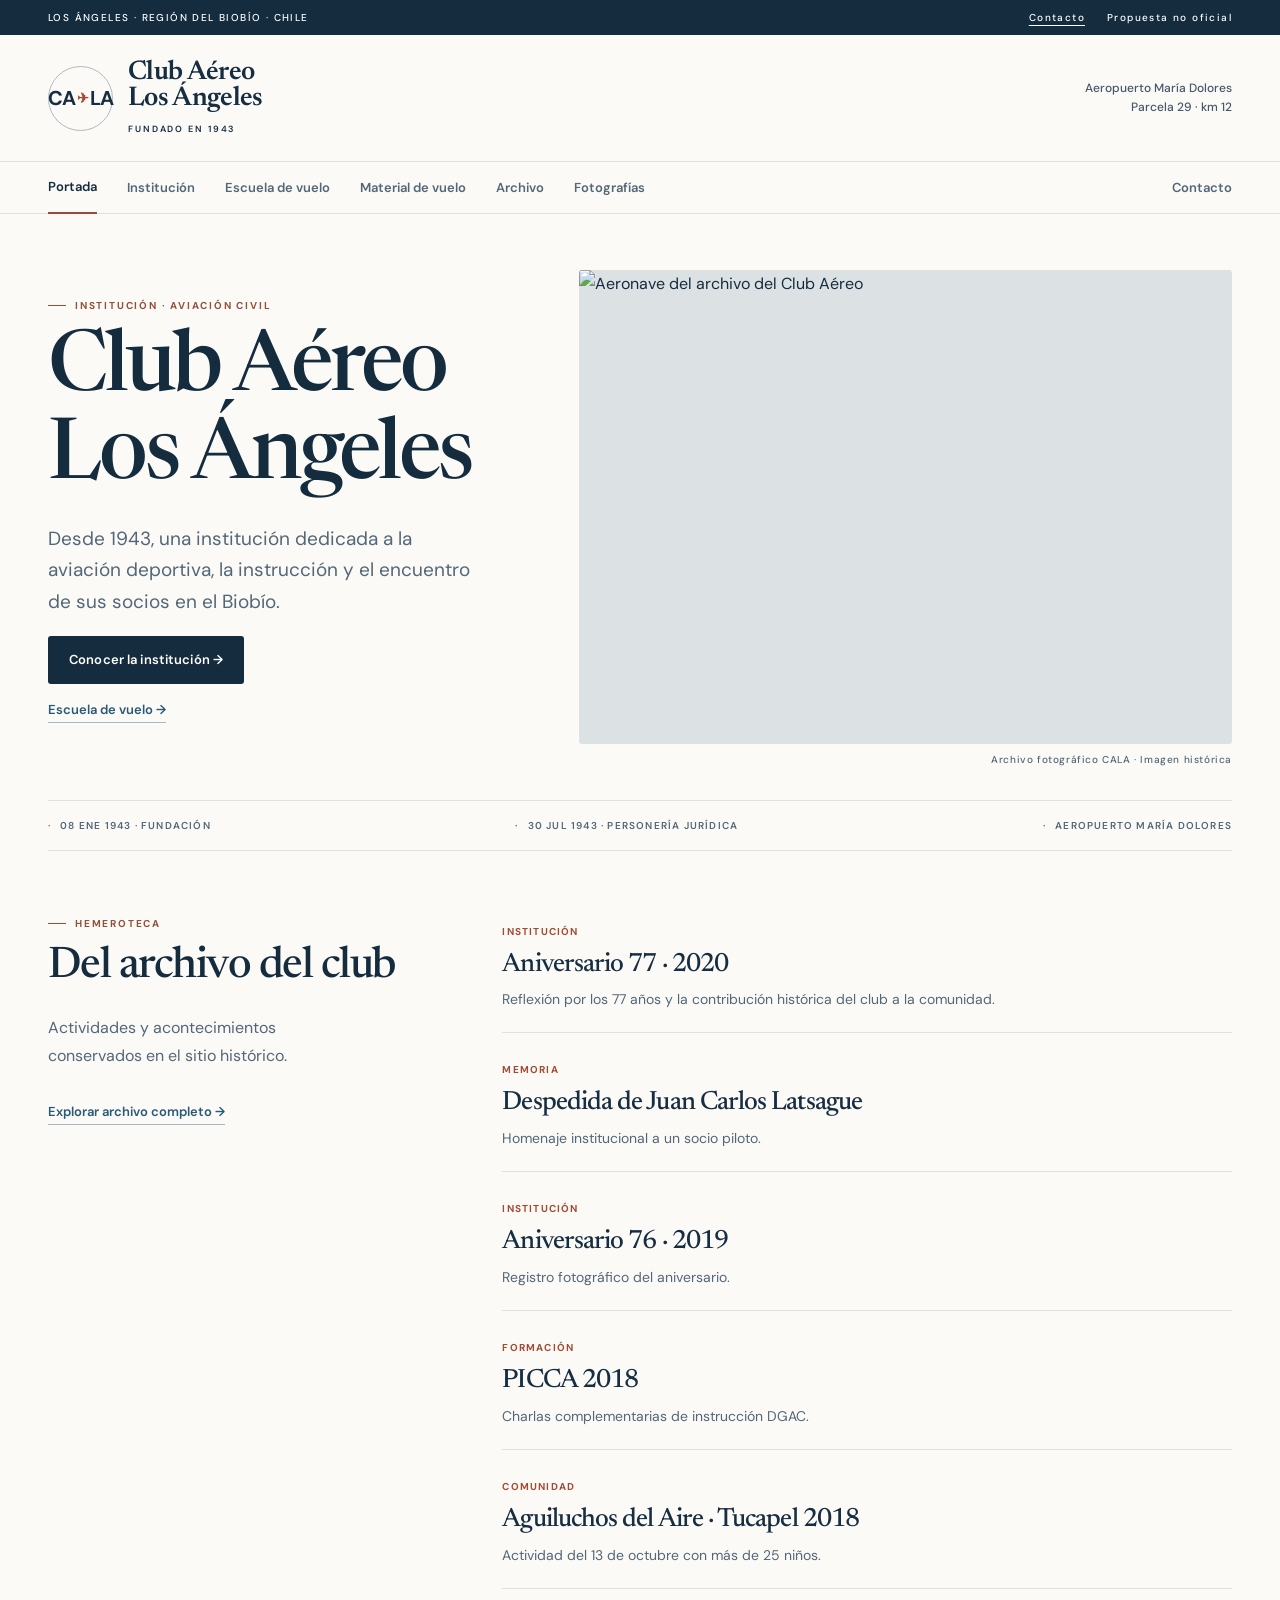
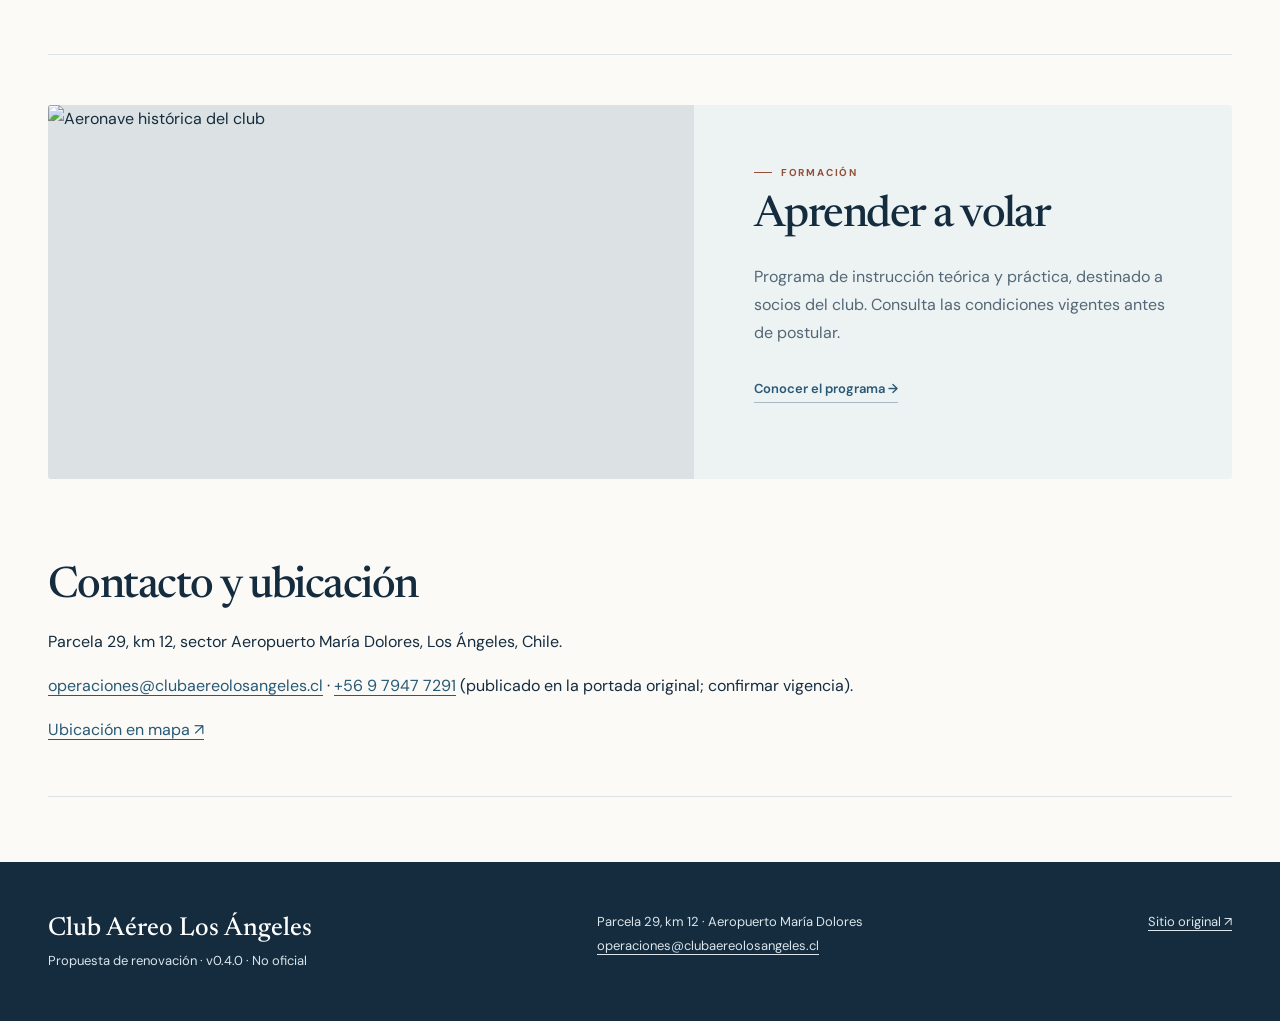
==== commit 9f53820d: "style: v0.4.0 contemporary aviation editorial" ====
--- a/index.html
+++ b/index.html
@@ -1 +1 @@
-<!doctype html><html lang="es"><head><meta charset="utf-8"><meta name="viewport" content="width=device-width,initial-scale=1"><meta name="robots" content="noindex,nofollow"><title>Portada | Club Aéreo Los Ángeles</title><link rel="stylesheet" href="assets/css/editorial.css"><script src="assets/js/editorial.js" defer></script></head><body><a class="skip" href="#contenido">Saltar al contenido</a><div class="utility"><div class="shell"><span>LOS ÁNGELES · REGIÓN DEL BIOBÍO · CHILE</span><a href="mailto:operaciones@clubaereolosangeles.cl">Contacto</a><span>Propuesta no oficial</span></div></div><header class="shell masthead"><a href="index.html" class="wordmark"><span class="mark">CA<span>✈</span>LA</span><span>Club Aéreo<br>Los Ángeles<small>FUNDADO EN 1943</small></span></a><div class="mast-note">Aeropuerto María Dolores<br>Parcela 29 · km 12</div><button class="toggle" aria-expanded="false" aria-controls="nav">Menú ☰</button></header><nav class="nav" id="nav"><div class="shell"><a href="index.html" aria-current="page">Portada</a><a href="club.html">Institución</a><a href="escuela.html">Escuela de vuelo</a><a href="flota.html">Material de vuelo</a><a href="archivo.html">Archivo</a><a href="galeria.html">Fotografías</a><a href="index.html#contacto">Contacto</a></div></nav><main class="shell" id="contenido"><section class="front"><div class="front-copy"><p class="kicker">INSTITUCIÓN · AVIACIÓN CIVIL</p><h1>Club Aéreo<br>Los Ángeles</h1><p class="dek">Desde 1943, una institución dedicada a la aviación deportiva, la instrucción y el encuentro de sus socios en el Biobío.</p><a class="primary" href="club.html">Conocer la institución →</a><a class="plain" href="escuela.html">Escuela de vuelo →</a></div><figure><img src="https://www.clubaereolosangeles.cl/ALT.jpg" alt="Aeronave del archivo del Club Aéreo" fetchpriority="high"><figcaption>Archivo fotográfico CALA · Imagen histórica</figcaption></figure></section><div class="ticker"><span>08 ENE 1943 · FUNDACIÓN</span><span>30 JUL 1943 · PERSONERÍA JURÍDICA</span><span>AEROPUERTO MARÍA DOLORES</span></div><section class="front-news"><div><p class="kicker">HEMEROTECA</p><h2>Del archivo del club</h2><p>Actividades y acontecimientos conservados en el sitio histórico.</p><a class="plain" href="archivo.html">Explorar archivo completo →</a></div><div><article class="newsline"><small>INSTITUCIÓN</small><h3><a href="archivo.html#0">Aniversario 77 · 2020</a></h3><p>Reflexión por los 77 años y la contribución histórica del club a la comunidad.</p></article><article class="newsline"><small>MEMORIA</small><h3><a href="archivo.html#1">Despedida de Juan Carlos Latsague</a></h3><p>Homenaje institucional a un socio piloto.</p></article><article class="newsline"><small>INSTITUCIÓN</small><h3><a href="archivo.html#2">Aniversario 76 · 2019</a></h3><p>Registro fotográfico del aniversario.</p></article><article class="newsline"><small>FORMACIÓN</small><h3><a href="archivo.html#3">PICCA 2018</a></h3><p>Charlas complementarias de instrucción DGAC.</p></article><article class="newsline"><small>COMUNIDAD</small><h3><a href="archivo.html#4">Aguiluchos del Aire · Tucapel 2018</a></h3><p>Actividad del 13 de octubre con más de 25 niños.</p></article></div></section><section class="feature"><img src="https://www.clubaereolosangeles.cl/mv_CCSLC.jpg" alt="Aeronave histórica del club" loading="lazy"><div><p class="kicker">FORMACIÓN</p><h2>Aprender a volar</h2><p>Programa de instrucción teórica y práctica, destinado a socios del club. Consulta las condiciones vigentes antes de postular.</p><a class="plain" href="escuela.html">Conocer el programa →</a></div></section><section class="story" id="contacto"><h2>Contacto y ubicación</h2><p>Parcela 29, km 12, sector Aeropuerto María Dolores, Los Ángeles, Chile.</p><p><a href="mailto:operaciones@clubaereolosangeles.cl">operaciones@clubaereolosangeles.cl</a> · <a href="tel:+56979477291">+56 9 7947 7291</a> (publicado en la portada original; confirmar vigencia).</p><p><a href="https://www.google.com/maps/search/?api=1&query=Aeropuerto+Maria+Dolores+Los+Angeles+Chile">Ubicación en mapa ↗</a></p></section></main><footer><div class="shell footer"><div><strong>Club Aéreo Los Ángeles</strong><br>Propuesta de renovación · v0.3.0 · No oficial</div><div>Parcela 29, km 12 · Aeropuerto María Dolores<br><a href="mailto:operaciones@clubaereolosangeles.cl">operaciones@clubaereolosangeles.cl</a></div><a href="https://www.clubaereolosangeles.cl/">Sitio original ↗</a></div></footer></body></html>+<!doctype html><html lang="es"><head><meta charset="utf-8"><meta name="viewport" content="width=device-width,initial-scale=1"><meta name="robots" content="noindex,nofollow"><title>Portada | Club Aéreo Los Ángeles</title><link rel="stylesheet" href="assets/css/editorial.css?v=0.4.0"><script src="assets/js/editorial.js" defer></script></head><body><a class="skip" href="#contenido">Saltar al contenido</a><div class="utility"><div class="shell"><span>LOS ÁNGELES · REGIÓN DEL BIOBÍO · CHILE</span><a href="mailto:operaciones@clubaereolosangeles.cl">Contacto</a><span>Propuesta no oficial</span></div></div><header class="shell masthead"><a href="index.html" class="wordmark"><span class="mark">CA<span>✈</span>LA</span><span>Club Aéreo<br>Los Ángeles<small>FUNDADO EN 1943</small></span></a><div class="mast-note">Aeropuerto María Dolores<br>Parcela 29 · km 12</div><button class="toggle" aria-expanded="false" aria-controls="nav">Menú ☰</button></header><nav class="nav" id="nav"><div class="shell"><a href="index.html" aria-current="page">Portada</a><a href="club.html">Institución</a><a href="escuela.html">Escuela de vuelo</a><a href="flota.html">Material de vuelo</a><a href="archivo.html">Archivo</a><a href="galeria.html">Fotografías</a><a href="index.html#contacto">Contacto</a></div></nav><main class="shell" id="contenido"><section class="front"><div class="front-copy"><p class="kicker">INSTITUCIÓN · AVIACIÓN CIVIL</p><h1>Club Aéreo<br>Los Ángeles</h1><p class="dek">Desde 1943, una institución dedicada a la aviación deportiva, la instrucción y el encuentro de sus socios en el Biobío.</p><a class="primary" href="club.html">Conocer la institución →</a><a class="plain" href="escuela.html">Escuela de vuelo →</a></div><figure><img src="https://www.clubaereolosangeles.cl/ALT.jpg" alt="Aeronave del archivo del Club Aéreo" fetchpriority="high"><figcaption>Archivo fotográfico CALA · Imagen histórica</figcaption></figure></section><div class="ticker"><span>08 ENE 1943 · FUNDACIÓN</span><span>30 JUL 1943 · PERSONERÍA JURÍDICA</span><span>AEROPUERTO MARÍA DOLORES</span></div><section class="front-news"><div><p class="kicker">HEMEROTECA</p><h2>Del archivo del club</h2><p>Actividades y acontecimientos conservados en el sitio histórico.</p><a class="plain" href="archivo.html">Explorar archivo completo →</a></div><div><article class="newsline"><small>INSTITUCIÓN</small><h3><a href="archivo.html#0">Aniversario 77 · 2020</a></h3><p>Reflexión por los 77 años y la contribución histórica del club a la comunidad.</p></article><article class="newsline"><small>MEMORIA</small><h3><a href="archivo.html#1">Despedida de Juan Carlos Latsague</a></h3><p>Homenaje institucional a un socio piloto.</p></article><article class="newsline"><small>INSTITUCIÓN</small><h3><a href="archivo.html#2">Aniversario 76 · 2019</a></h3><p>Registro fotográfico del aniversario.</p></article><article class="newsline"><small>FORMACIÓN</small><h3><a href="archivo.html#3">PICCA 2018</a></h3><p>Charlas complementarias de instrucción DGAC.</p></article><article class="newsline"><small>COMUNIDAD</small><h3><a href="archivo.html#4">Aguiluchos del Aire · Tucapel 2018</a></h3><p>Actividad del 13 de octubre con más de 25 niños.</p></article></div></section><section class="feature"><img src="https://www.clubaereolosangeles.cl/mv_CCSLC.jpg" alt="Aeronave histórica del club" loading="lazy"><div><p class="kicker">FORMACIÓN</p><h2>Aprender a volar</h2><p>Programa de instrucción teórica y práctica, destinado a socios del club. Consulta las condiciones vigentes antes de postular.</p><a class="plain" href="escuela.html">Conocer el programa →</a></div></section><section class="story" id="contacto"><h2>Contacto y ubicación</h2><p>Parcela 29, km 12, sector Aeropuerto María Dolores, Los Ángeles, Chile.</p><p><a href="mailto:operaciones@clubaereolosangeles.cl">operaciones@clubaereolosangeles.cl</a> · <a href="tel:+56979477291">+56 9 7947 7291</a> (publicado en la portada original; confirmar vigencia).</p><p><a href="https://www.google.com/maps/search/?api=1&query=Aeropuerto+Maria+Dolores+Los+Angeles+Chile">Ubicación en mapa ↗</a></p></section></main><footer><div class="shell footer"><div><strong>Club Aéreo Los Ángeles</strong><br>Propuesta de renovación · v0.4.0 · No oficial</div><div>Parcela 29, km 12 · Aeropuerto María Dolores<br><a href="mailto:operaciones@clubaereolosangeles.cl">operaciones@clubaereolosangeles.cl</a></div><a href="https://www.clubaereolosangeles.cl/">Sitio original ↗</a></div></footer></body></html>
--- a/assets/css/editorial.css
+++ b/assets/css/editorial.css
@@ -1 +1,20 @@
-*{box-sizing:border-box}html{scroll-behavior:smooth}body{margin:0;background:#f8f6ef;color:#172e42;font:16px/1.65 Arial,sans-serif}a{color:#204e72;text-underline-offset:4px}a:hover{color:#a34b32}a:focus-visible,button:focus-visible,input:focus-visible,select:focus-visible{outline:3px solid #a34b32;outline-offset:4px}.shell{width:min(1160px,calc(100% - 64px));margin:auto}.utility{background:#172e42;color:#fff;font:11px/1.5 Arial;letter-spacing:.07em}.utility .shell{display:flex;gap:22px;align-items:center;padding:9px 0}.utility a{color:white;margin-left:auto}.masthead{display:flex;justify-content:space-between;align-items:center;padding:25px 0}.wordmark{display:flex;gap:20px;align-items:center;color:#172e42;text-decoration:none;font:bold 25px/1.05 Georgia,serif}.wordmark small{display:block;font:10px/1.5 Arial;letter-spacing:.2em;margin-top:8px}.mark{border:2px solid #172e42;padding:12px 9px;font:bold 25px/1 Arial;letter-spacing:-.08em}.mark span{color:#a34b32;font-size:16px;margin:0 3px}.mast-note{font:12px/1.6 Arial;text-align:right;color:#455769}.toggle{display:none}.nav{border-top:1px solid #172e42;border-bottom:3px double #172e42}.nav .shell{display:flex;gap:24px;align-items:center;flex-wrap:wrap}.nav a{font-size:13px;font-weight:bold;text-decoration:none;padding:13px 0;display:block}.nav a[aria-current]{color:#a34b32;border-bottom:3px solid #a34b32;margin-bottom:-3px}.skip{position:absolute;top:-100px;left:12px;background:#fff;padding:10px}.skip:focus{top:0}h1,h2,h3{font-family:Georgia,serif;font-weight:normal;line-height:1.12;margin:0 0 .55em}h1{font-size:clamp(2.7rem,5.8vw,5rem);letter-spacing:-.045em}h2{font-size:clamp(1.65rem,3vw,2.5rem)}h3{font-size:1.45rem}p{margin:0 0 1em}.kicker{font:bold 11px/1.5 Arial;letter-spacing:.14em;color:#a34b32;text-transform:uppercase;margin:0 0 14px}.front{display:grid;grid-template-columns:5fr 7fr;gap:35px;padding:45px 0 24px;align-items:center}.front-copy{padding-right:15px}.dek{font:21px/1.5 Georgia,serif}.primary{display:inline-block;background:#172e42;color:white;padding:12px 18px;text-decoration:none;font-size:14px;font-weight:bold}.primary:hover{background:#a34b32;color:white}.plain,.source{display:inline-block;margin:14px 0;font-weight:bold;font-size:14px}.front-copy .plain{display:block}figure{margin:0}img{display:block;max-width:100%;width:100%;object-fit:cover;background:#dce2e3}.front img{height:390px}.front figcaption,figcaption{font-size:11px;color:#52606b;padding-top:8px}.ticker{border-block:1px solid #172e42;display:flex;justify-content:space-between;gap:15px;padding:12px 0;font:bold 11px/1.4 Arial;letter-spacing:.07em}.front-news{display:grid;grid-template-columns:1fr 2fr;gap:60px;padding:45px 0;border-bottom:1px solid #aab3b7}.newsline{padding:16px 0;border-bottom:1px solid #b5bfc3}.newsline:first-child{padding-top:0}.newsline small{color:#a34b32;font-size:10px;font-weight:bold}.newsline h3{margin:6px 0}.newsline h3 a{text-decoration:none;color:#172e42}.newsline p{font-size:14px;margin:0}.feature{display:grid;grid-template-columns:1.3fr 1fr;gap:40px;align-items:center;padding:40px 0;border-bottom:1px solid #aab3b7}.feature img{height:280px}.pageintro{padding:48px 0 24px;border-bottom:3px double #172e42;margin-bottom:30px}.pageintro p:last-child{max-width:750px;font:20px/1.55 Georgia,serif}.reading{max-width:820px}.story{padding:30px 0;border-bottom:1px solid #b5bfc3}.story h2{margin-bottom:18px}.notice{border-left:3px solid #a34b32;padding:12px 18px;background:#eeeae0;font-size:14px}.directory{display:grid;grid-template-columns:1fr 1fr;margin:20px 0}.directory dt,.directory dd{border-bottom:1px solid #bac3c6;padding:8px;margin:0}.subjects{columns:2;padding-left:22px}.fleet-photo{display:grid;grid-template-columns:1fr 1fr;gap:16px;margin-bottom:32px}.fleet-photo img{height:270px}.table-scroll{overflow:auto;margin:20px 0}table{border-collapse:collapse;width:100%;min-width:620px;text-align:left}th,td{padding:12px;border-bottom:1px solid #aab3b7}thead{background:#172e42;color:white}tbody th{font-weight:bold}.filterbar{display:flex;align-items:center;gap:12px;flex-wrap:wrap;padding:16px 0}.filterbar label{font-size:13px;font-weight:bold}input,select{background:#fff;border:1px solid #52606b;padding:10px;font:inherit;color:#172e42}.archive-entry{display:grid;grid-template-columns:160px 1fr;border-top:1px solid #aab3b7;padding:24px 0;scroll-margin-top:20px}.archive-entry[hidden]{display:none}.archive-entry h2{font-size:1.8rem}.archive-entry .source{margin:0}.gallery-lead img{height:340px}.album-list{padding:0 0 0 32px}.album-list li{padding:14px 0;border-bottom:1px solid #aab3b7}.album-list a{display:flex;justify-content:space-between;gap:20px;text-decoration:none;font:20px/1.4 Georgia,serif}.album-list span{font:13px/1.6 Arial;white-space:nowrap}footer{background:#172e42;color:white;margin-top:45px;padding:32px 0;font-size:13px}.footer{display:flex;justify-content:space-between;gap:24px;flex-wrap:wrap}.footer a{color:#fff}.footer strong{font:22px Georgia,serif}@media(max-width:760px){.shell{width:calc(100% - 32px)}.utility .shell{gap:8px;flex-wrap:wrap}.utility a{margin-left:0}.mast-note{display:none}.wordmark{font-size:20px;gap:12px}.mark{font-size:20px}.toggle{display:block;background:none;border:1px solid #172e42;padding:8px;color:#172e42}.nav .shell{display:none}.nav.open .shell{display:flex;flex-direction:column;align-items:stretch;gap:0}.nav a{border-bottom:1px solid #b5bfc3}.front,.front-news,.feature{grid-template-columns:1fr;gap:24px}.front{padding-top:30px}.front img{height:260px}.ticker{flex-direction:column;gap:7px}.front-news{padding:30px 0}.feature img{height:240px}.pageintro{padding-top:30px}.subjects{columns:1}.archive-entry{grid-template-columns:1fr;gap:8px}.fleet-photo img{height:150px}.gallery-lead img{height:230px}.album-list a{font-size:17px}.filterbar{align-items:stretch;flex-direction:column}.directory{grid-template-columns:1fr 1fr}.footer{flex-direction:column}}@media(prefers-reduced-motion:reduce){html{scroll-behavior:auto}}+@import url('https://fonts.googleapis.com/css2?family=DM+Sans:wght@400;500;600;700&family=Newsreader:opsz,wght@6..72,400;6..72,500;6..72,600&display=swap');
+*{box-sizing:border-box}html{scroll-behavior:smooth}body{margin:0;background:#f8f6ef;color:#172e42;font:16px/1.65 Arial,sans-serif}a{color:#204e72;text-underline-offset:4px}a:hover{color:#a34b32}a:focus-visible,button:focus-visible,input:focus-visible,select:focus-visible{outline:3px solid #a34b32;outline-offset:4px}.shell{width:min(1160px,calc(100% - 64px));margin:auto}.utility{background:#172e42;color:#fff;font:11px/1.5 Arial;letter-spacing:.07em}.utility .shell{display:flex;gap:22px;align-items:center;padding:9px 0}.utility a{color:white;margin-left:auto}.masthead{display:flex;justify-content:space-between;align-items:center;padding:25px 0}.wordmark{display:flex;gap:20px;align-items:center;color:#172e42;text-decoration:none;font:bold 25px/1.05 Georgia,serif}.wordmark small{display:block;font:10px/1.5 Arial;letter-spacing:.2em;margin-top:8px}.mark{border:2px solid #172e42;padding:12px 9px;font:bold 25px/1 Arial;letter-spacing:-.08em}.mark span{color:#a34b32;font-size:16px;margin:0 3px}.mast-note{font:12px/1.6 Arial;text-align:right;color:#455769}.toggle{display:none}.nav{border-top:1px solid #172e42;border-bottom:3px double #172e42}.nav .shell{display:flex;gap:24px;align-items:center;flex-wrap:wrap}.nav a{font-size:13px;font-weight:bold;text-decoration:none;padding:13px 0;display:block}.nav a[aria-current]{color:#a34b32;border-bottom:3px solid #a34b32;margin-bottom:-3px}.skip{position:absolute;top:-100px;left:12px;background:#fff;padding:10px}.skip:focus{top:0}h1,h2,h3{font-family:Georgia,serif;font-weight:normal;line-height:1.12;margin:0 0 .55em}h1{font-size:clamp(2.7rem,5.8vw,5rem);letter-spacing:-.045em}h2{font-size:clamp(1.65rem,3vw,2.5rem)}h3{font-size:1.45rem}p{margin:0 0 1em}.kicker{font:bold 11px/1.5 Arial;letter-spacing:.14em;color:#a34b32;text-transform:uppercase;margin:0 0 14px}.front{display:grid;grid-template-columns:5fr 7fr;gap:35px;padding:45px 0 24px;align-items:center}.front-copy{padding-right:15px}.dek{font:21px/1.5 Georgia,serif}.primary{display:inline-block;background:#172e42;color:white;padding:12px 18px;text-decoration:none;font-size:14px;font-weight:bold}.primary:hover{background:#a34b32;color:white}.plain,.source{display:inline-block;margin:14px 0;font-weight:bold;font-size:14px}.front-copy .plain{display:block}figure{margin:0}img{display:block;max-width:100%;width:100%;object-fit:cover;background:#dce2e3}.front img{height:390px}.front figcaption,figcaption{font-size:11px;color:#52606b;padding-top:8px}.ticker{border-block:1px solid #172e42;display:flex;justify-content:space-between;gap:15px;padding:12px 0;font:bold 11px/1.4 Arial;letter-spacing:.07em}.front-news{display:grid;grid-template-columns:1fr 2fr;gap:60px;padding:45px 0;border-bottom:1px solid #aab3b7}.newsline{padding:16px 0;border-bottom:1px solid #b5bfc3}.newsline:first-child{padding-top:0}.newsline small{color:#a34b32;font-size:10px;font-weight:bold}.newsline h3{margin:6px 0}.newsline h3 a{text-decoration:none;color:#172e42}.newsline p{font-size:14px;margin:0}.feature{display:grid;grid-template-columns:1.3fr 1fr;gap:40px;align-items:center;padding:40px 0;border-bottom:1px solid #aab3b7}.feature img{height:280px}.pageintro{padding:48px 0 24px;border-bottom:3px double #172e42;margin-bottom:30px}.pageintro p:last-child{max-width:750px;font:20px/1.55 Georgia,serif}.reading{max-width:820px}.story{padding:30px 0;border-bottom:1px solid #b5bfc3}.story h2{margin-bottom:18px}.notice{border-left:3px solid #a34b32;padding:12px 18px;background:#eeeae0;font-size:14px}.directory{display:grid;grid-template-columns:1fr 1fr;margin:20px 0}.directory dt,.directory dd{border-bottom:1px solid #bac3c6;padding:8px;margin:0}.subjects{columns:2;padding-left:22px}.fleet-photo{display:grid;grid-template-columns:1fr 1fr;gap:16px;margin-bottom:32px}.fleet-photo img{height:270px}.table-scroll{overflow:auto;margin:20px 0}table{border-collapse:collapse;width:100%;min-width:620px;text-align:left}th,td{padding:12px;border-bottom:1px solid #aab3b7}thead{background:#172e42;color:white}tbody th{font-weight:bold}.filterbar{display:flex;align-items:center;gap:12px;flex-wrap:wrap;padding:16px 0}.filterbar label{font-size:13px;font-weight:bold}input,select{background:#fff;border:1px solid #52606b;padding:10px;font:inherit;color:#172e42}.archive-entry{display:grid;grid-template-columns:160px 1fr;border-top:1px solid #aab3b7;padding:24px 0;scroll-margin-top:20px}.archive-entry[hidden]{display:none}.archive-entry h2{font-size:1.8rem}.archive-entry .source{margin:0}.gallery-lead img{height:340px}.album-list{padding:0 0 0 32px}.album-list li{padding:14px 0;border-bottom:1px solid #aab3b7}.album-list a{display:flex;justify-content:space-between;gap:20px;text-decoration:none;font:20px/1.4 Georgia,serif}.album-list span{font:13px/1.6 Arial;white-space:nowrap}footer{background:#172e42;color:white;margin-top:45px;padding:32px 0;font-size:13px}.footer{display:flex;justify-content:space-between;gap:24px;flex-wrap:wrap}.footer a{color:#fff}.footer strong{font:22px Georgia,serif}@media(max-width:760px){.shell{width:calc(100% - 32px)}.utility .shell{gap:8px;flex-wrap:wrap}.utility a{margin-left:0}.mast-note{display:none}.wordmark{font-size:20px;gap:12px}.mark{font-size:20px}.toggle{display:block;background:none;border:1px solid #172e42;padding:8px;color:#172e42}.nav .shell{display:none}.nav.open .shell{display:flex;flex-direction:column;align-items:stretch;gap:0}.nav a{border-bottom:1px solid #b5bfc3}.front,.front-news,.feature{grid-template-columns:1fr;gap:24px}.front{padding-top:30px}.front img{height:260px}.ticker{flex-direction:column;gap:7px}.front-news{padding:30px 0}.feature img{height:240px}.pageintro{padding-top:30px}.subjects{columns:1}.archive-entry{grid-template-columns:1fr;gap:8px}.fleet-photo img{height:150px}.gallery-lead img{height:230px}.album-list a{font-size:17px}.filterbar{align-items:stretch;flex-direction:column}.directory{grid-template-columns:1fr 1fr}.footer{flex-direction:column}}@media(prefers-reduced-motion:reduce){html{scroll-behavior:auto}}
+/* v0.4.0 — Contemporary aviation editorial */ 
+:root{--ink:#142c3e;--muted:#536777;--accent:#925039;--paper:#fbfaf7;--line:#dce2e5;--soft:#edf2f3;--sans:'DM Sans',Arial,sans-serif;--serif:'Newsreader',Georgia,serif}
+body{background:var(--paper);color:var(--ink);font:16px/1.75 var(--sans);-webkit-font-smoothing:antialiased}
+.shell{width:min(1280px,calc(100% - 96px))}a{color:#285975;transition:color .18s,background .18s}a:hover{color:var(--accent)}
+.utility{background:var(--ink);font:500 10px/1.5 var(--sans);letter-spacing:.14em}.utility .shell{padding:10px 0}
+.masthead{padding:25px 0}.wordmark{font:600 27px/.98 var(--serif);letter-spacing:-.025em;gap:15px}.wordmark small{font:600 9px/1.5 var(--sans);letter-spacing:.21em;margin-top:10px}.mark{font:700 20px/1 var(--sans);border:1px solid #aebbc1;border-radius:50%;width:65px;height:65px;display:grid;place-content:center;display:flex;align-items:center;justify-content:center;padding:0;letter-spacing:-.06em}.mark span{font-size:14px;margin:0 2px}.mast-note{font:500 12px/1.6 var(--sans)}
+.nav{border-top:1px solid var(--line);border-bottom:1px solid var(--line);background:var(--paper);position:sticky;top:0;z-index:10}.nav .shell{gap:30px}.nav a{position:relative;font:600 13px/1.5 var(--sans);padding:15px 0;color:var(--muted)}.nav a[aria-current]{color:var(--ink);border-bottom:2px solid var(--accent);margin-bottom:-1px}.nav a:hover{color:var(--accent)}.nav a:last-child{margin-left:auto}
+h1,h2,h3{font-family:var(--serif);font-weight:500;letter-spacing:-.035em;line-height:1.04}h1{font-size:clamp(3.4rem,6.6vw,6rem)}h2{font-size:clamp(2rem,3.4vw,3.15rem)}h3{font-size:1.65rem}.kicker{font:700 10px/1.5 var(--sans);letter-spacing:.18em;color:var(--accent);display:flex;align-items:center;gap:9px}.kicker:before{content:'';width:18px;height:1px;background:currentColor;flex:none}
+.front{grid-template-columns:5fr 7fr;gap:clamp(28px,5vw,72px);padding:56px 0 32px}.front-copy{padding:0}.front h1{margin-bottom:20px}.dek{font:400 19px/1.65 var(--sans);color:var(--muted);max-width:430px}.primary{background:var(--ink);color:white;padding:14px 21px;border-radius:3px;font:600 13px/1.5 var(--sans);letter-spacing:.01em}.primary:hover{background:#285975}.plain,.source{font:600 13px/1.5 var(--sans);margin:16px 0;text-decoration:none;border-bottom:1px solid #a7b9c5;padding-bottom:3px;width:fit-content}.front img{height:clamp(330px,37vw,490px);border-radius:3px;object-position:center}.front figure{position:relative}.front figcaption{font:500 10px/1.6 var(--sans);letter-spacing:.06em;color:var(--muted);text-align:right}
+.ticker{border-color:var(--line);padding:17px 0;font:600 10px/1.5 var(--sans);letter-spacing:.12em;color:var(--muted)}.ticker span:before{content:'·';color:var(--accent);margin-right:9px}
+.front-news{grid-template-columns:4fr 8fr;gap:clamp(30px,7vw,100px);padding:65px 0;border-color:var(--line)}.front-news>div:first-child p:not(.kicker){max-width:270px;color:var(--muted)}.newsline{padding:21px 0;border-color:var(--line);position:relative}.newsline small{font:700 10px/1.5 var(--sans);letter-spacing:.12em}.newsline h3{margin:8px 0}.newsline h3 a:hover{color:var(--accent)}.newsline p{font-size:14px;color:var(--muted)}
+.feature{background:var(--soft);padding:0;gap:0;margin:50px 0;border:0;grid-template-columns:1.2fr 1fr;overflow:hidden;border-radius:3px}.feature img{height:100%;min-height:330px}.feature>div{padding:clamp(24px,5vw,60px)}.feature p:not(.kicker){color:var(--muted)}
+.pageintro{padding:60px 0 32px;border-bottom:1px solid var(--line);margin-bottom:36px}.pageintro h1{font-size:clamp(3rem,5.4vw,5rem)}.pageintro p:last-child{font:400 18px/1.7 var(--sans);color:var(--muted);max-width:700px}.reading{max-width:850px}.story{padding:36px 0;border-color:var(--line)}.story p{max-width:82ch}.notice{background:#f1ece5;border-left:2px solid var(--accent);border-radius:0 3px 3px 0;color:#543d31;padding:16px 20px}.directory dt,.directory dd{border-color:var(--line);padding:12px 10px;overflow-wrap:anywhere}.directory dt{font-size:13px;color:var(--muted);font-weight:600}.directory dd{font-size:14px}.subjects li{padding:5px 0}.fleet-photo{gap:20px}.fleet-photo img{height:320px;border-radius:3px}.table-scroll{border:1px solid var(--line);border-radius:3px}th,td{border-color:var(--line);padding:16px;font-size:14px}thead{background:var(--soft);color:var(--ink)}tbody tr:nth-child(even){background:#f2f5f5}.technical{border-top:1px solid var(--line);padding:15px 0}.technical summary{cursor:pointer;font:500 24px/1.4 var(--serif);padding:8px 0}.technical[open] summary{color:var(--accent)}
+.filterbar{background:var(--soft);padding:20px;gap:14px;border-radius:3px}.filterbar label{font:600 12px/1.5 var(--sans)}input,select{border:1px solid #b7c5cc;border-radius:3px;padding:11px 13px;font:400 14px/1.5 var(--sans)}#search{flex:1;min-width:0}#count{font:500 12px/1.5 var(--sans);color:var(--muted);margin:18px 0}.archive-entry{grid-template-columns:180px 1fr;border-color:var(--line);padding:30px 0;scroll-margin-top:80px}.archive-entry h2{font-size:2.1rem}.archive-entry p{max-width:78ch;color:var(--muted)}.gallery-lead img{height:clamp(240px,37vw,460px);border-radius:3px}.album-list{list-style:none;counter-reset:album;padding:0}.album-list li{counter-increment:album;display:grid;grid-template-columns:48px 1fr;align-items:center;border-color:var(--line);padding:20px 0}.album-list li:before{content:counter(album,decimal-leading-zero);font:600 11px/1.5 var(--sans);color:var(--accent)}.album-list a{font:500 24px/1.2 var(--serif);align-items:center;color:var(--ink)}.album-list span{font:600 12px/1.5 var(--sans);color:#285975}.album-list a:hover{color:var(--accent)}
+footer{margin-top:65px;background:var(--ink);padding:48px 0;font:400 13px/1.8 var(--sans);color:#dbe5eb}.footer strong{font:500 26px/1.5 var(--serif);color:white}.footer a{color:#dbe5eb}.skip{z-index:99}
+@media(max-width:900px){.shell{width:calc(100% - 48px)}.nav .shell{gap:16px}.nav a{font-size:12px}.front{gap:25px}.front h1{font-size:clamp(2.9rem,6.6vw,5rem)}}
+@media(max-width:760px){.shell{width:calc(100% - 36px)}.utility .shell{font-size:9px}.masthead{padding:17px 0}.mark{width:49px;height:49px;font-size:16px}.mark span{font-size:12px}.wordmark{font-size:23px;gap:10px}.toggle{border:1px solid var(--line);border-radius:3px;font:600 12px/1.5 var(--sans);padding:10px}.nav .shell{gap:0}.nav a:last-child{margin-left:0}.nav a[aria-current]{border-bottom:1px solid var(--accent)}.front,.front-news,.feature{grid-template-columns:1fr;gap:22px}.front{padding-top:32px}.front h1{font-size:clamp(3.2rem,11vw,4.5rem)}.front img{height:280px}.dek{font-size:17px}.front-news{padding:40px 0}.feature{gap:0;margin:30px 0}.feature img{min-height:0;height:230px}.pageintro{padding:35px 0 20px}.pageintro p:last-child{font-size:16px}.archive-entry{grid-template-columns:1fr;gap:8px;padding:23px 0}.archive-entry h2{font-size:1.8rem}.filterbar{padding:15px}.fleet-photo img{height:150px}.directory{grid-template-columns:1fr 1fr}.album-list li{grid-template-columns:32px 1fr}.album-list a{font-size:20px}.album-list span{font-size:10px}.footer{flex-direction:column;gap:20px}footer{padding:35px 0;margin-top:40px}}
+@media(prefers-reduced-motion:reduce){*,*::before,*::after{scroll-behavior:auto!important;transition:none!important}}
